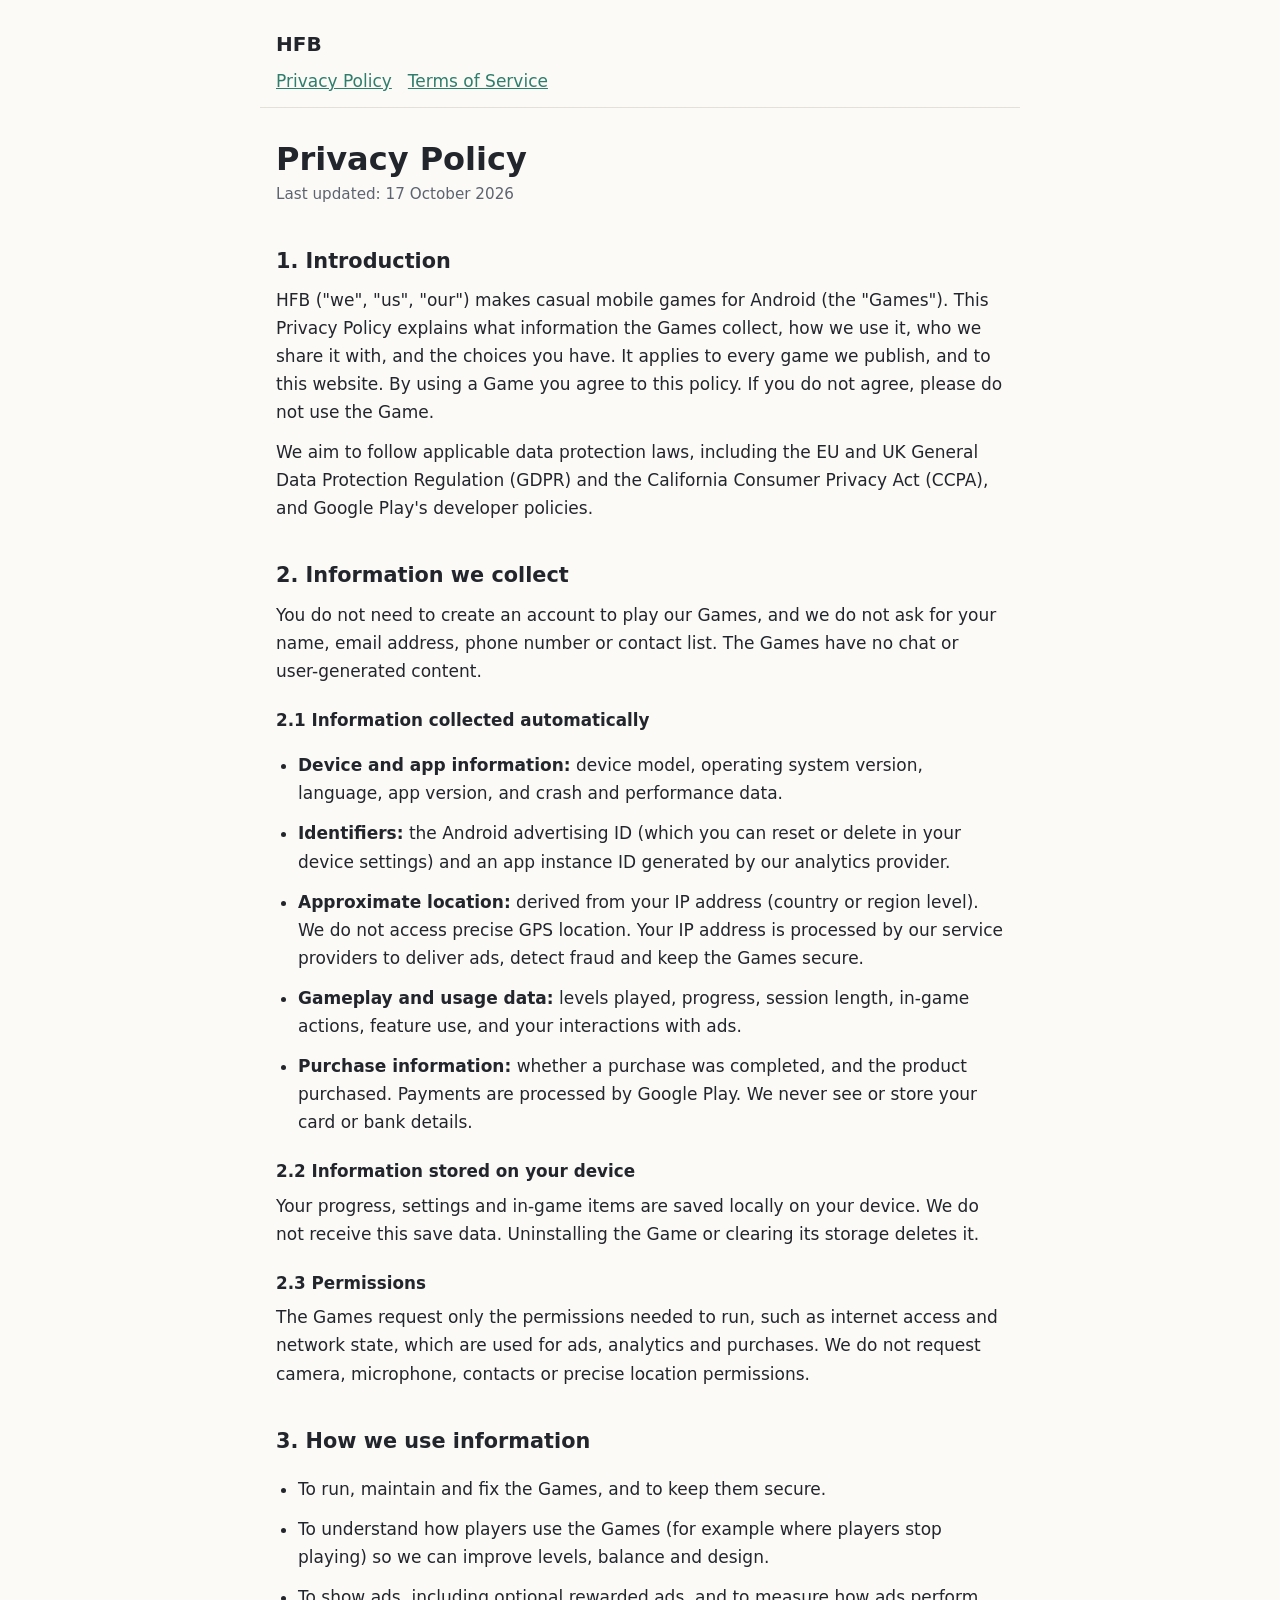
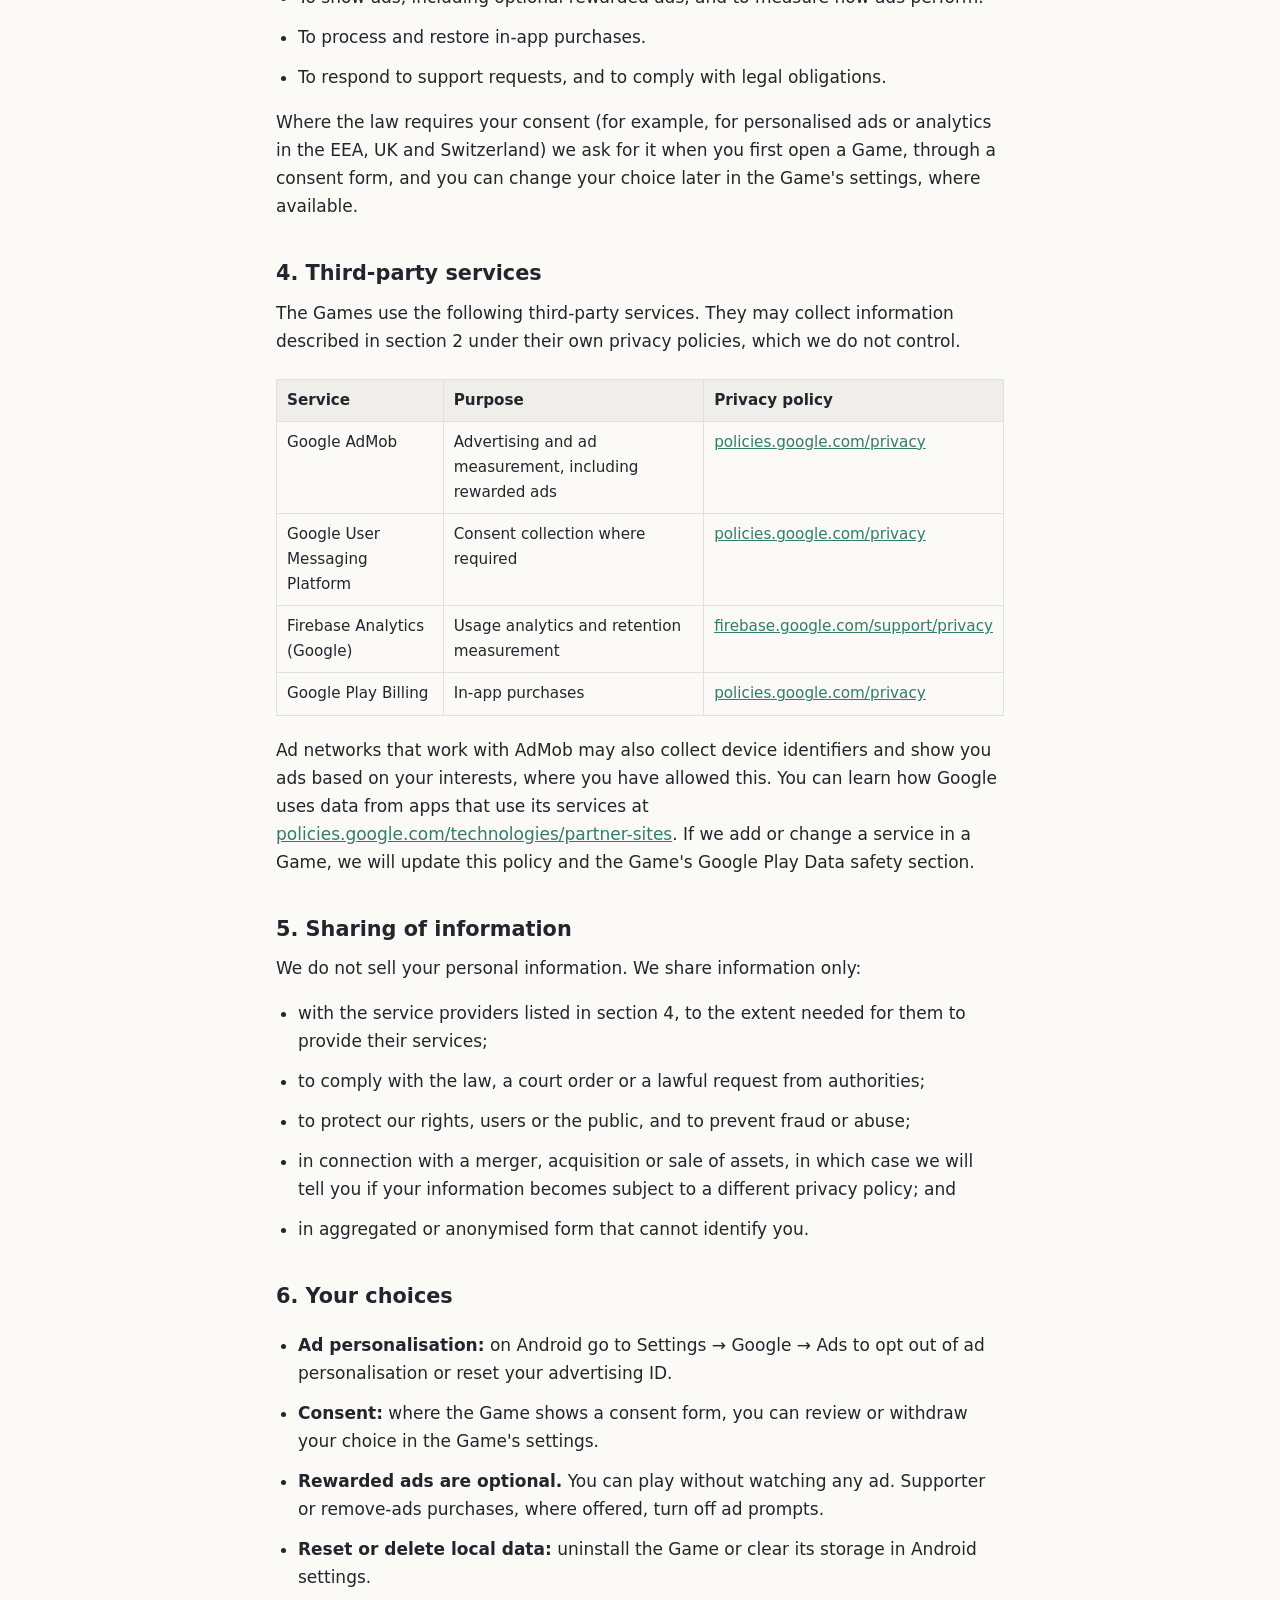
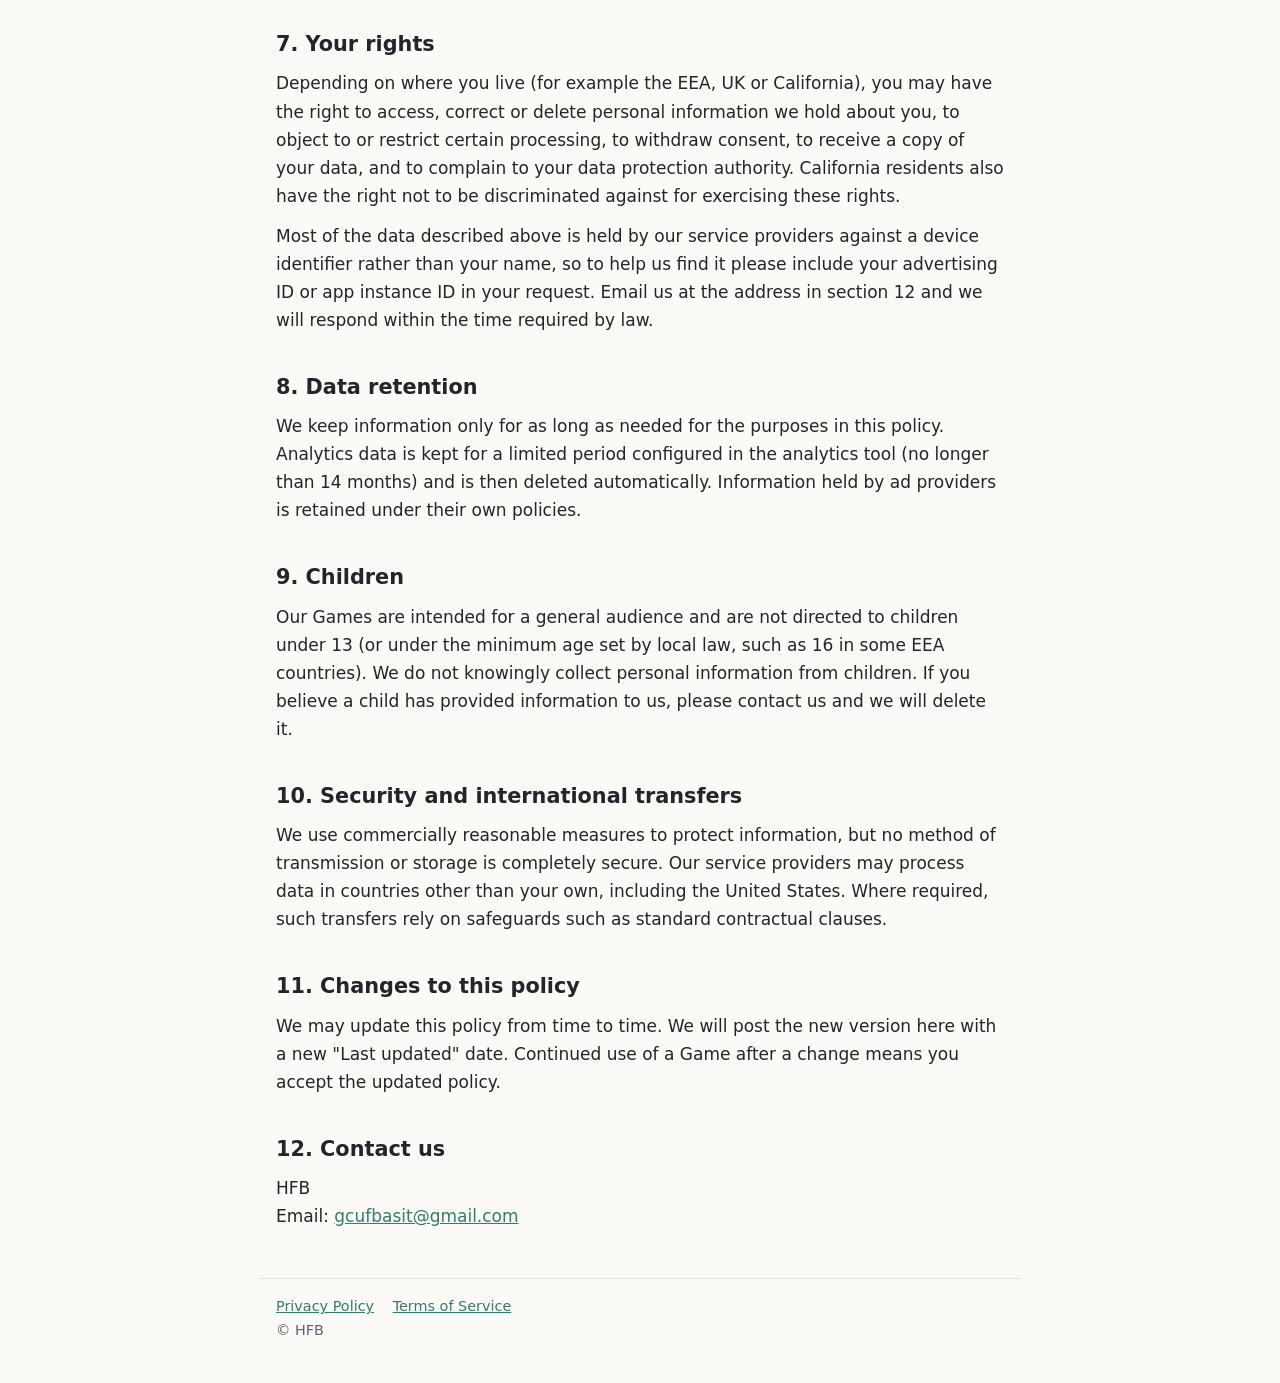
==== privacy-policy.html @ d07b56e6 "Add files via upload" ====
<!doctype html>
<html lang="en">
<head>
<meta charset="utf-8">
<meta name="viewport" content="width=device-width, initial-scale=1">
<title>Privacy Policy - HFB</title>
<meta name="description" content="How HFB collects, uses and protects information in its mobile games.">
<link rel="stylesheet" href="style.css">
</head>
<body>
<header>
  <a class="brand" href="index.html">HFB</a>
  <nav><a href="privacy-policy.html">Privacy Policy</a><a href="terms-of-service.html">Terms of Service</a></nav>
</header>
<main>
  <h1>Privacy Policy</h1>
  <p class="meta">Last updated: 17 October 2026</p>

  <h2>1. Introduction</h2>
  <p>HFB ("we", "us", "our") makes casual mobile games for Android (the "Games"). This Privacy Policy explains what information the Games collect, how we use it, who we share it with, and the choices you have. It applies to every game we publish, and to this website. By using a Game you agree to this policy. If you do not agree, please do not use the Game.</p>
  <p>We aim to follow applicable data protection laws, including the EU and UK General Data Protection Regulation (GDPR) and the California Consumer Privacy Act (CCPA), and Google Play's developer policies.</p>

  <h2>2. Information we collect</h2>
  <p>You do not need to create an account to play our Games, and we do not ask for your name, email address, phone number or contact list. The Games have no chat or user-generated content.</p>

  <h3>2.1 Information collected automatically</h3>
  <ul>
    <li><strong>Device and app information:</strong> device model, operating system version, language, app version, and crash and performance data.</li>
    <li><strong>Identifiers:</strong> the Android advertising ID (which you can reset or delete in your device settings) and an app instance ID generated by our analytics provider.</li>
    <li><strong>Approximate location:</strong> derived from your IP address (country or region level). We do not access precise GPS location. Your IP address is processed by our service providers to deliver ads, detect fraud and keep the Games secure.</li>
    <li><strong>Gameplay and usage data:</strong> levels played, progress, session length, in-game actions, feature use, and your interactions with ads.</li>
    <li><strong>Purchase information:</strong> whether a purchase was completed, and the product purchased. Payments are processed by Google Play. We never see or store your card or bank details.</li>
  </ul>

  <h3>2.2 Information stored on your device</h3>
  <p>Your progress, settings and in-game items are saved locally on your device. We do not receive this save data. Uninstalling the Game or clearing its storage deletes it.</p>

  <h3>2.3 Permissions</h3>
  <p>The Games request only the permissions needed to run, such as internet access and network state, which are used for ads, analytics and purchases. We do not request camera, microphone, contacts or precise location permissions.</p>

  <h2>3. How we use information</h2>
  <ul>
    <li>To run, maintain and fix the Games, and to keep them secure.</li>
    <li>To understand how players use the Games (for example where players stop playing) so we can improve levels, balance and design.</li>
    <li>To show ads, including optional rewarded ads, and to measure how ads perform.</li>
    <li>To process and restore in-app purchases.</li>
    <li>To respond to support requests, and to comply with legal obligations.</li>
  </ul>
  <p>Where the law requires your consent (for example, for personalised ads or analytics in the EEA, UK and Switzerland) we ask for it when you first open a Game, through a consent form, and you can change your choice later in the Game's settings, where available.</p>

  <h2>4. Third-party services</h2>
  <p>The Games use the following third-party services. They may collect information described in section 2 under their own privacy policies, which we do not control.</p>
  <div class="table-wrap">
  <table>
    <tr><th>Service</th><th>Purpose</th><th>Privacy policy</th></tr>
    <tr><td>Google AdMob</td><td>Advertising and ad measurement, including rewarded ads</td><td><a href="https://policies.google.com/privacy">policies.google.com/privacy</a></td></tr>
    <tr><td>Google User Messaging Platform</td><td>Consent collection where required</td><td><a href="https://policies.google.com/privacy">policies.google.com/privacy</a></td></tr>
    <tr><td>Firebase Analytics (Google)</td><td>Usage analytics and retention measurement</td><td><a href="https://firebase.google.com/support/privacy">firebase.google.com/support/privacy</a></td></tr>
    <tr><td>Google Play Billing</td><td>In-app purchases</td><td><a href="https://policies.google.com/privacy">policies.google.com/privacy</a></td></tr>
  </table>
  </div>
  <p>Ad networks that work with AdMob may also collect device identifiers and show you ads based on your interests, where you have allowed this. You can learn how Google uses data from apps that use its services at <a href="https://policies.google.com/technologies/partner-sites">policies.google.com/technologies/partner-sites</a>. If we add or change a service in a Game, we will update this policy and the Game's Google Play Data safety section.</p>

  <h2>5. Sharing of information</h2>
  <p>We do not sell your personal information. We share information only:</p>
  <ul>
    <li>with the service providers listed in section 4, to the extent needed for them to provide their services;</li>
    <li>to comply with the law, a court order or a lawful request from authorities;</li>
    <li>to protect our rights, users or the public, and to prevent fraud or abuse;</li>
    <li>in connection with a merger, acquisition or sale of assets, in which case we will tell you if your information becomes subject to a different privacy policy; and</li>
    <li>in aggregated or anonymised form that cannot identify you.</li>
  </ul>

  <h2>6. Your choices</h2>
  <ul>
    <li><strong>Ad personalisation:</strong> on Android go to Settings &rarr; Google &rarr; Ads to opt out of ad personalisation or reset your advertising ID.</li>
    <li><strong>Consent:</strong> where the Game shows a consent form, you can review or withdraw your choice in the Game's settings.</li>
    <li><strong>Rewarded ads are optional.</strong> You can play without watching any ad. Supporter or remove-ads purchases, where offered, turn off ad prompts.</li>
    <li><strong>Reset or delete local data:</strong> uninstall the Game or clear its storage in Android settings.</li>
  </ul>

  <h2>7. Your rights</h2>
  <p>Depending on where you live (for example the EEA, UK or California), you may have the right to access, correct or delete personal information we hold about you, to object to or restrict certain processing, to withdraw consent, to receive a copy of your data, and to complain to your data protection authority. California residents also have the right not to be discriminated against for exercising these rights.</p>
  <p>Most of the data described above is held by our service providers against a device identifier rather than your name, so to help us find it please include your advertising ID or app instance ID in your request. Email us at the address in section 12 and we will respond within the time required by law.</p>

  <h2>8. Data retention</h2>
  <p>We keep information only for as long as needed for the purposes in this policy. Analytics data is kept for a limited period configured in the analytics tool (no longer than 14 months) and is then deleted automatically. Information held by ad providers is retained under their own policies.</p>

  <h2>9. Children</h2>
  <p>Our Games are intended for a general audience and are not directed to children under 13 (or under the minimum age set by local law, such as 16 in some EEA countries). We do not knowingly collect personal information from children. If you believe a child has provided information to us, please contact us and we will delete it.</p>

  <h2>10. Security and international transfers</h2>
  <p>We use commercially reasonable measures to protect information, but no method of transmission or storage is completely secure. Our service providers may process data in countries other than your own, including the United States. Where required, such transfers rely on safeguards such as standard contractual clauses.</p>

  <h2>11. Changes to this policy</h2>
  <p>We may update this policy from time to time. We will post the new version here with a new "Last updated" date. Continued use of a Game after a change means you accept the updated policy.</p>

  <h2>12. Contact us</h2>
  <p>HFB<br>Email: <a href="mailto:gcufbasit@gmail.com">gcufbasit@gmail.com</a></p>
</main>
<footer>
  <a href="privacy-policy.html">Privacy Policy</a>
  <a href="terms-of-service.html">Terms of Service</a>
  <div>&copy; HFB</div>
</footer>
</body>
</html>
---- style.css ----
:root {
  --bg: #fbfaf7;
  --text: #22252b;
  --muted: #5d6470;
  --accent: #2f7d6b;
  --rule: #e3e0d8;
}
@media (prefers-color-scheme: dark) {
  :root {
    --bg: #15181c;
    --text: #e6e8eb;
    --muted: #9aa3ad;
    --accent: #6cc5ae;
    --rule: #2a2f36;
  }
}
* { box-sizing: border-box; }
body {
  margin: 0;
  background: var(--bg);
  color: var(--text);
  font: 17px/1.65 system-ui, -apple-system, "Segoe UI", Roboto, sans-serif;
}
header, main, footer { max-width: 760px; margin: 0 auto; padding: 0 16px; }
header { padding-top: 28px; padding-bottom: 12px; border-bottom: 1px solid var(--rule); }
header a.brand { font-weight: 700; font-size: 1.25rem; color: var(--text); text-decoration: none; }
header nav { margin-top: 6px; }
header nav a { margin-right: 16px; color: var(--accent); }
h1 { font-size: 2rem; line-height: 1.2; margin: 32px 0 4px; }
h2 { font-size: 1.3rem; margin: 36px 0 8px; }
h3 { font-size: 1.05rem; margin: 22px 0 6px; }
p, li { margin: 0 0 12px; }
ul { padding-left: 22px; }
a { color: var(--accent); }
.meta { color: var(--muted); font-size: 0.95rem; margin-bottom: 24px; }
table { border-collapse: collapse; width: 100%; font-size: 0.95rem; margin: 12px 0 20px; }
th, td { text-align: left; vertical-align: top; padding: 8px 10px; border: 1px solid var(--rule); }
th { background: rgba(127, 127, 127, 0.1); }
.table-wrap { overflow-x: auto; }
footer { margin-top: 48px; padding-top: 16px; padding-bottom: 40px; border-top: 1px solid var(--rule); color: var(--muted); font-size: 0.9rem; }
footer a { margin-right: 14px; }
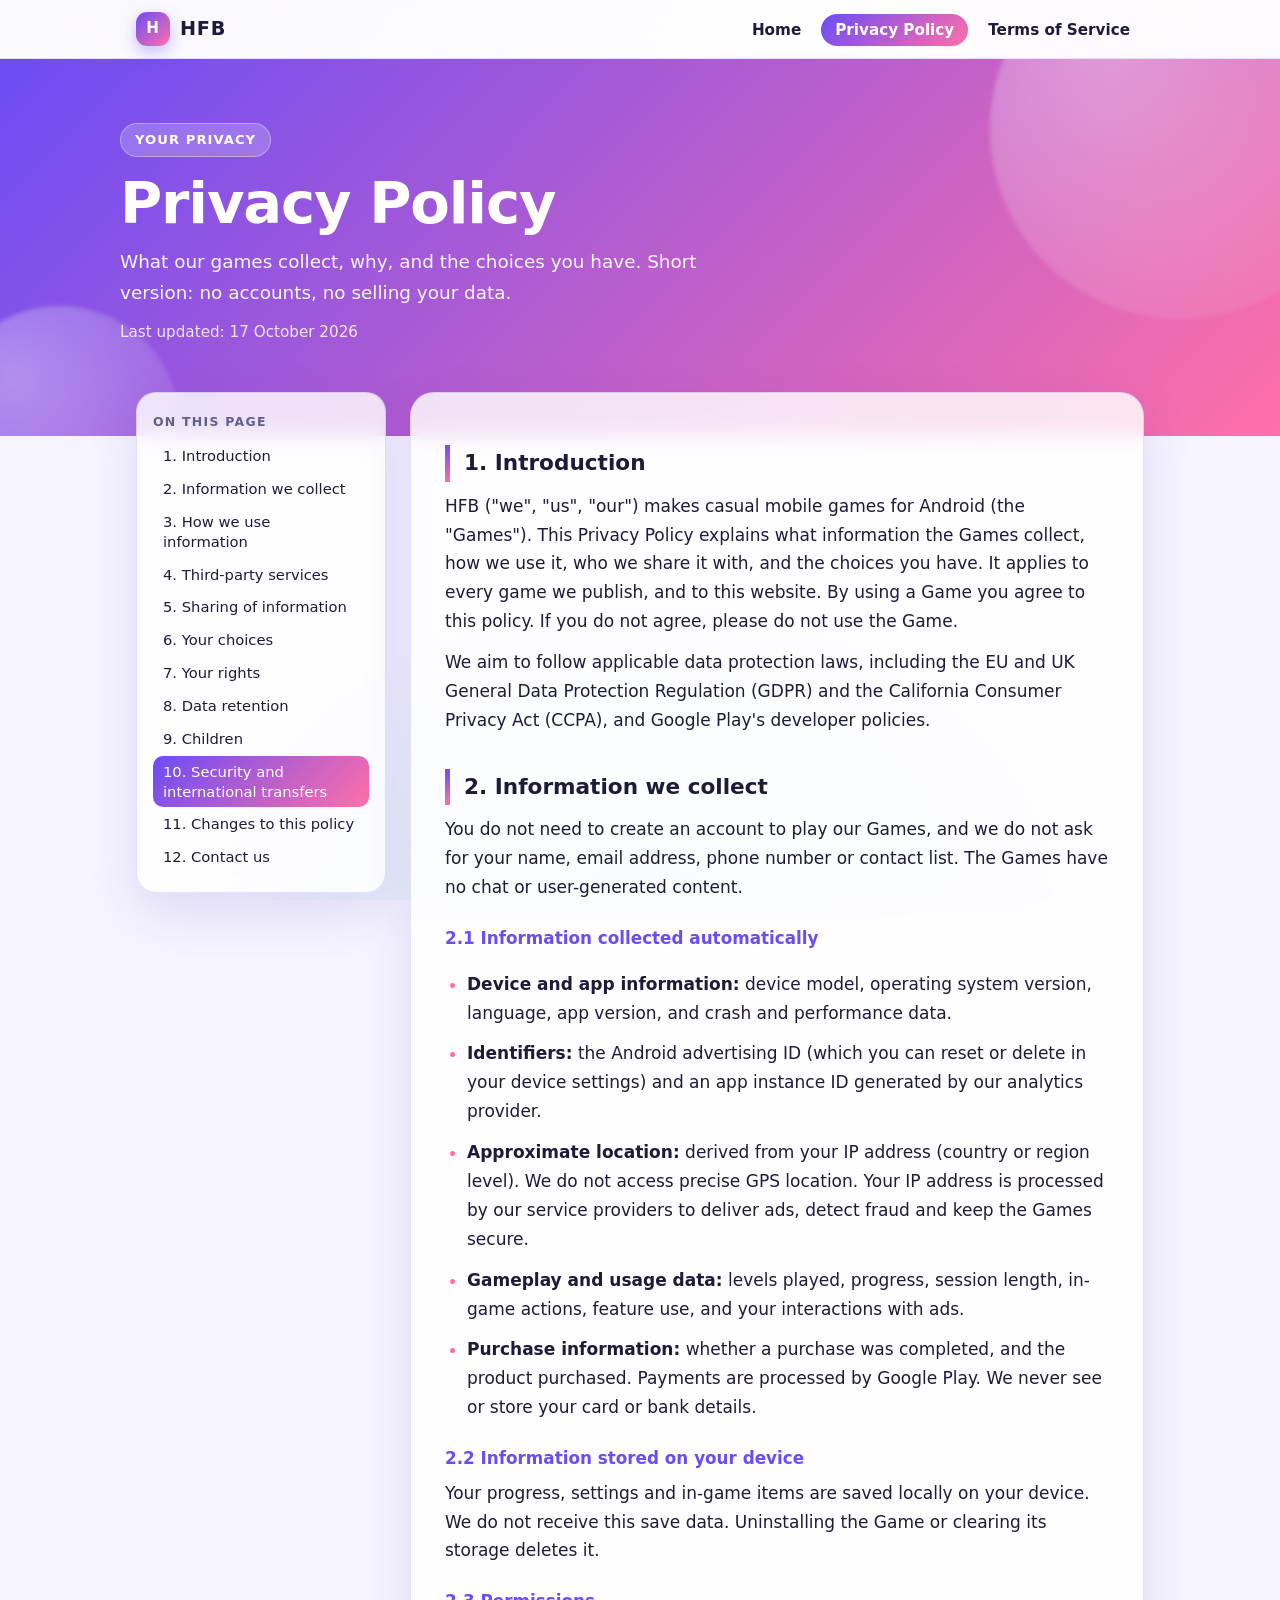
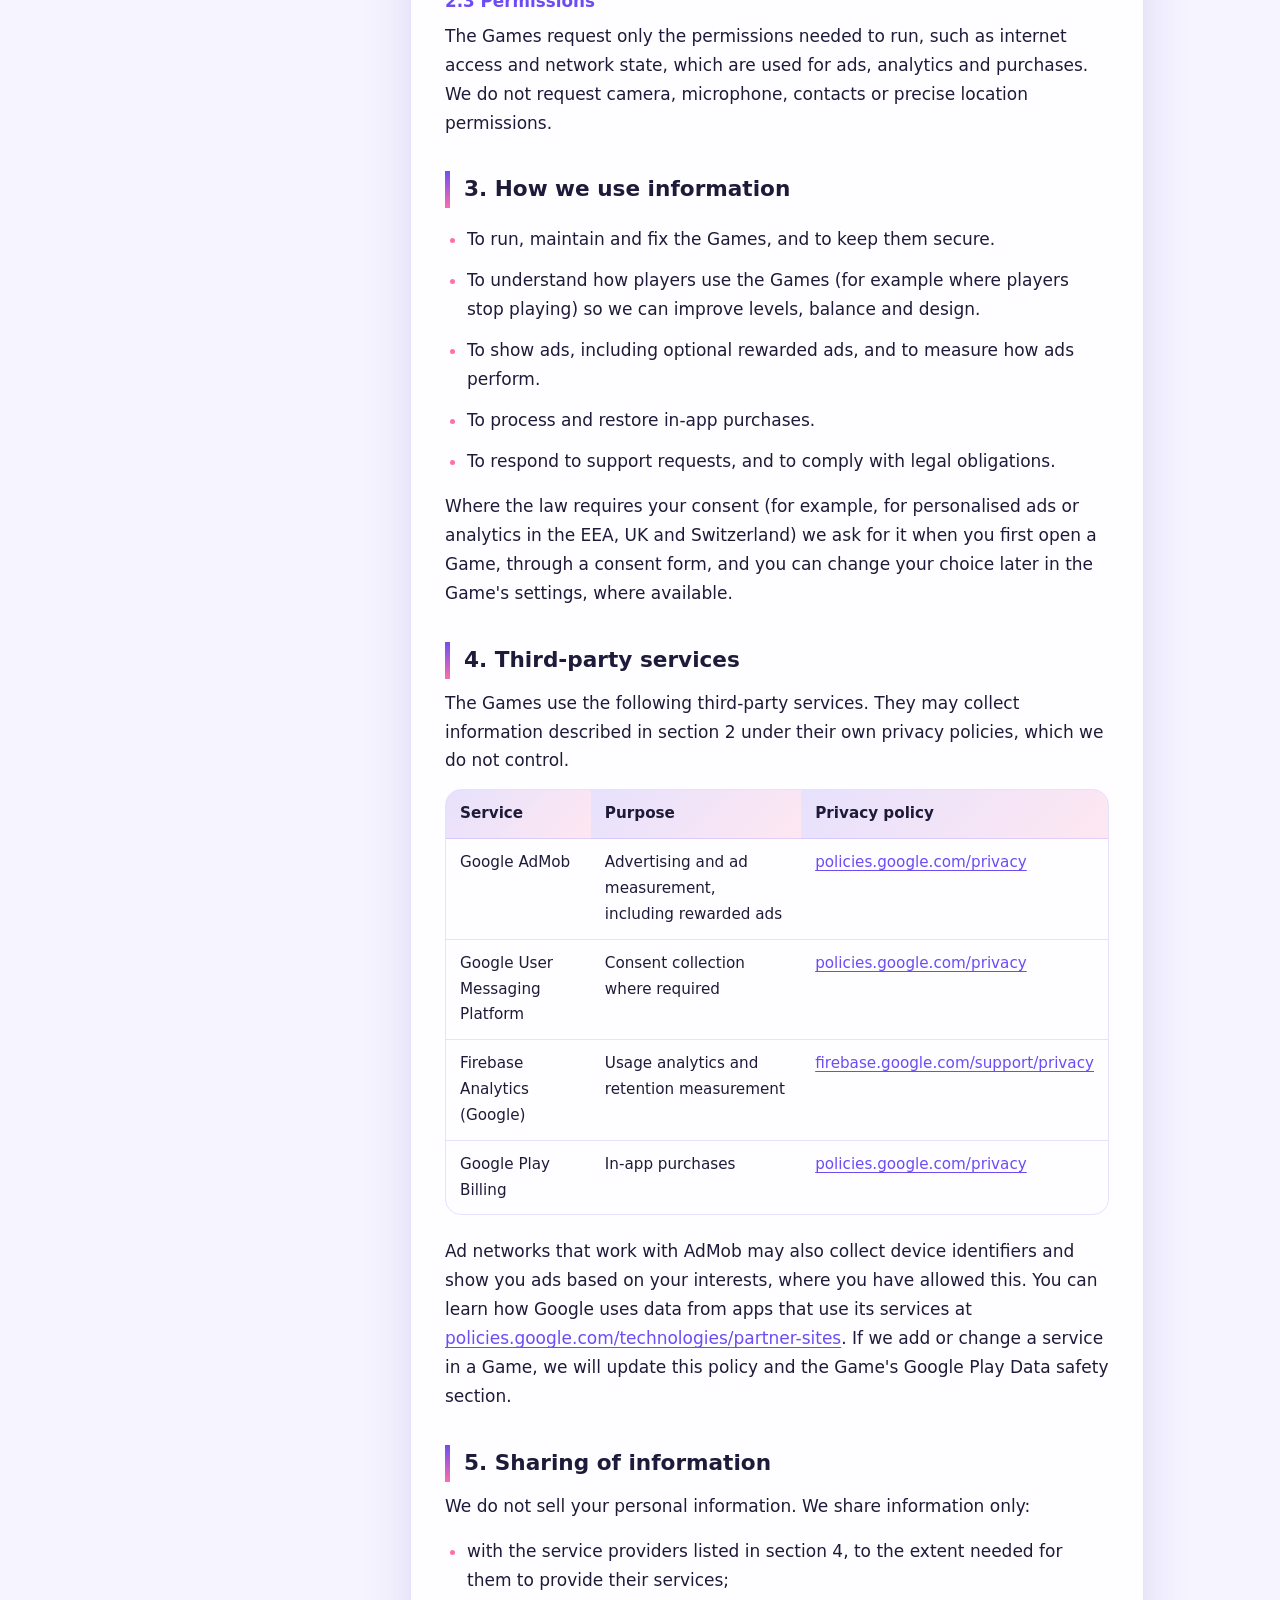
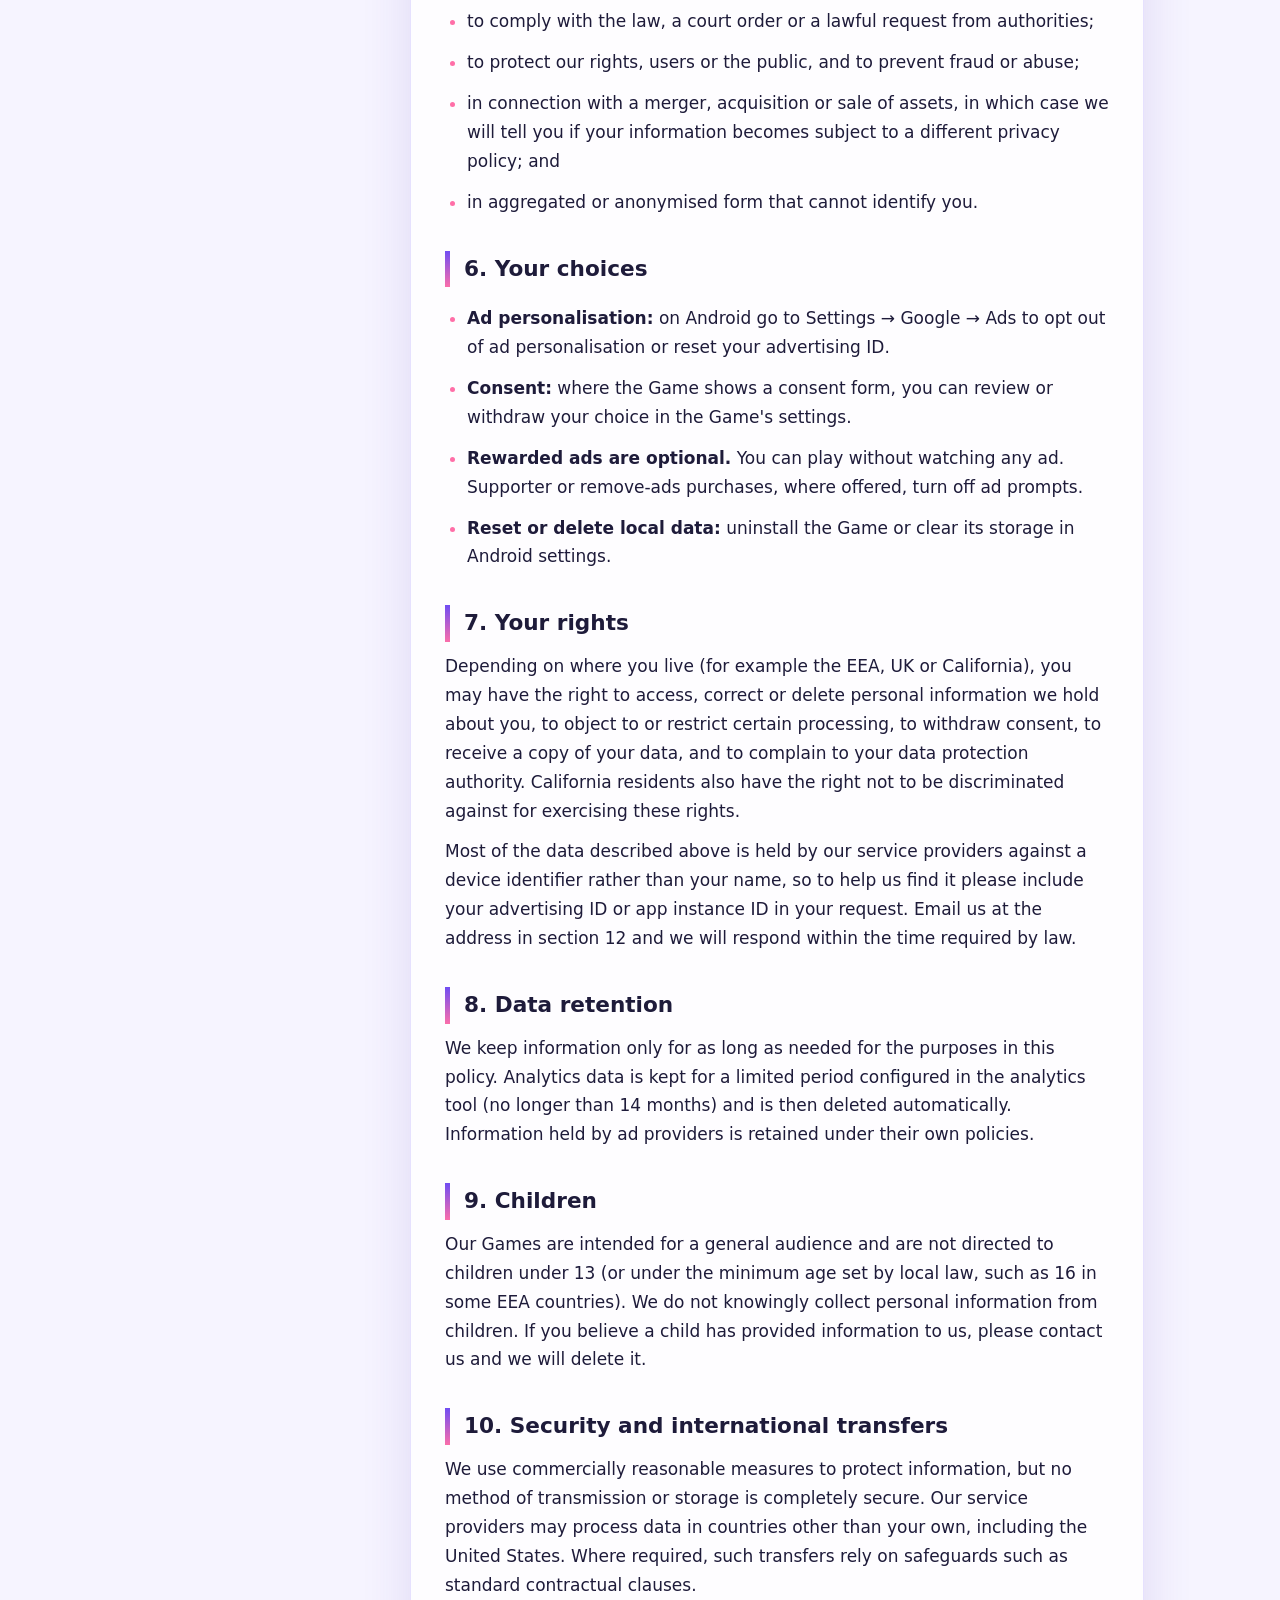
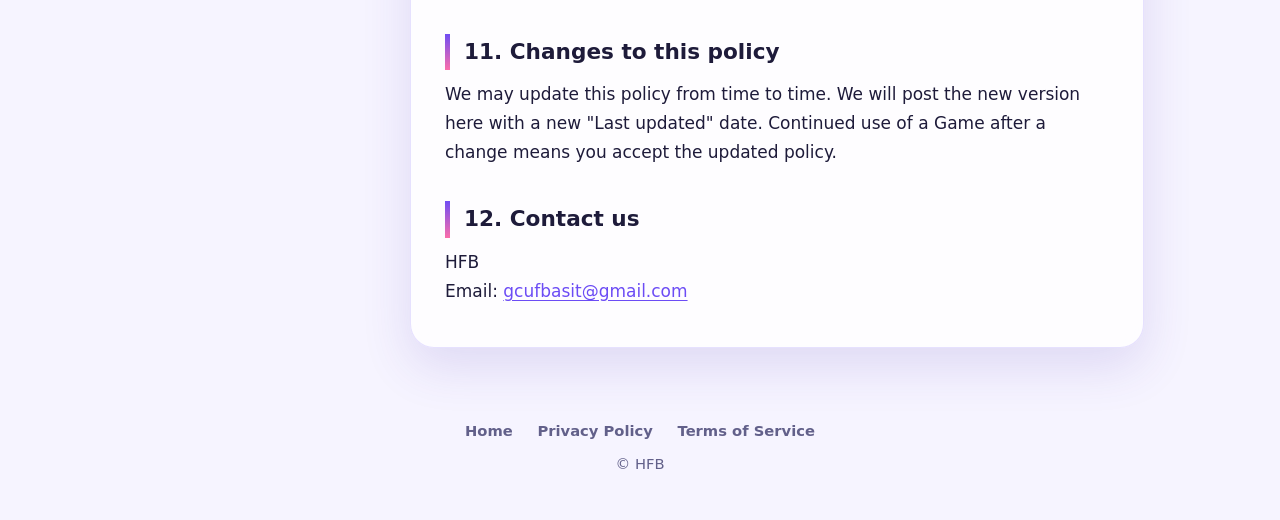
==== commit 8188b833: "Add files via upload" ====
--- a/privacy-policy.html
+++ b/privacy-policy.html
@@ -8,13 +8,19 @@
 <link rel="stylesheet" href="style.css">
 </head>
 <body>
-<header>
-  <a class="brand" href="index.html">HFB</a>
-  <nav><a href="privacy-policy.html">Privacy Policy</a><a href="terms-of-service.html">Terms of Service</a></nav>
-</header>
-<main>
+<div class="topbar"><div class="topbar-inner">
+  <a class="brand" href="index.html"><span class="logo">H</span>HFB</a>
+  <nav><a href="index.html">Home</a><a class="active" href="privacy-policy.html">Privacy Policy</a><a href="terms-of-service.html">Terms of Service</a></nav>
+</div></div>
+<section class="hero"><div class="hero-inner">
+  <span class="eyebrow">Your privacy</span>
   <h1>Privacy Policy</h1>
+  <p>What our games collect, why, and the choices you have. Short version: no accounts, no selling your data.</p>
   <p class="meta">Last updated: 17 October 2026</p>
+</div></section>
+<div class="wrap"><div class="doc-grid">
+<aside class="toc"><h4>On this page</h4><div id="toc-links"></div></aside>
+<main class="card" id="doc">
 
   <h2>1. Introduction</h2>
   <p>HFB ("we", "us", "our") makes casual mobile games for Android (the "Games"). This Privacy Policy explains what information the Games collect, how we use it, who we share it with, and the choices you have. It applies to every game we publish, and to this website. By using a Game you agree to this policy. If you do not agree, please do not use the Game.</p>
@@ -98,10 +104,13 @@
   <h2>12. Contact us</h2>
   <p>HFB<br>Email: <a href="mailto:gcufbasit@gmail.com">gcufbasit@gmail.com</a></p>
 </main>
-<footer>
+</div></div>
+<footer class="site-footer">
+  <a href="index.html">Home</a>
   <a href="privacy-policy.html">Privacy Policy</a>
   <a href="terms-of-service.html">Terms of Service</a>
-  <div>&copy; HFB</div>
+  <div style="margin-top:8px">&copy; HFB</div>
 </footer>
+<script src="script.js"></script>
 </body>
 </html>
--- a/style.css
+++ b/style.css
@@ -1,41 +1,174 @@
 :root {
-  --bg: #fbfaf7;
-  --text: #22252b;
-  --muted: #5d6470;
-  --accent: #2f7d6b;
-  --rule: #e3e0d8;
+  --bg: #f6f4ff;
+  --surface: rgba(255, 255, 255, 0.82);
+  --text: #1e1b3a;
+  --muted: #62608a;
+  --accent: #6c4cf5;
+  --accent2: #ff6fa8;
+  --accent3: #19c3a6;
+  --rule: rgba(108, 76, 245, 0.16);
+  --shadow: 0 18px 50px rgba(76, 52, 180, 0.14);
+  --hero-from: #6c4cf5;
+  --hero-to: #ff6fa8;
 }
 @media (prefers-color-scheme: dark) {
   :root {
-    --bg: #15181c;
-    --text: #e6e8eb;
-    --muted: #9aa3ad;
-    --accent: #6cc5ae;
-    --rule: #2a2f36;
+    --bg: #100e24;
+    --surface: rgba(30, 27, 62, 0.82);
+    --text: #ecebff;
+    --muted: #a8a6d4;
+    --accent: #a48cff;
+    --accent2: #ff8fbf;
+    --accent3: #4fe0c4;
+    --rule: rgba(164, 140, 255, 0.2);
+    --shadow: 0 18px 50px rgba(0, 0, 0, 0.45);
+    --hero-from: #4b2fd0;
+    --hero-to: #c93a7e;
   }
 }
 * { box-sizing: border-box; }
+html { scroll-behavior: smooth; }
 body {
   margin: 0;
-  background: var(--bg);
+  background:
+    radial-gradient(900px 500px at 12% -5%, rgba(108, 76, 245, 0.18), transparent 60%),
+    radial-gradient(800px 500px at 100% 8%, rgba(255, 111, 168, 0.16), transparent 60%),
+    radial-gradient(700px 500px at 50% 100%, rgba(25, 195, 166, 0.12), transparent 60%),
+    var(--bg);
+  background-attachment: fixed;
   color: var(--text);
-  font: 17px/1.65 system-ui, -apple-system, "Segoe UI", Roboto, sans-serif;
+  font: 17px/1.7 system-ui, -apple-system, "Segoe UI", Roboto, sans-serif;
+  -webkit-font-smoothing: antialiased;
 }
-header, main, footer { max-width: 760px; margin: 0 auto; padding: 0 16px; }
-header { padding-top: 28px; padding-bottom: 12px; border-bottom: 1px solid var(--rule); }
-header a.brand { font-weight: 700; font-size: 1.25rem; color: var(--text); text-decoration: none; }
-header nav { margin-top: 6px; }
-header nav a { margin-right: 16px; color: var(--accent); }
-h1 { font-size: 2rem; line-height: 1.2; margin: 32px 0 4px; }
-h2 { font-size: 1.3rem; margin: 36px 0 8px; }
-h3 { font-size: 1.05rem; margin: 22px 0 6px; }
-p, li { margin: 0 0 12px; }
-ul { padding-left: 22px; }
-a { color: var(--accent); }
-.meta { color: var(--muted); font-size: 0.95rem; margin-bottom: 24px; }
-table { border-collapse: collapse; width: 100%; font-size: 0.95rem; margin: 12px 0 20px; }
-th, td { text-align: left; vertical-align: top; padding: 8px 10px; border: 1px solid var(--rule); }
-th { background: rgba(127, 127, 127, 0.1); }
-.table-wrap { overflow-x: auto; }
-footer { margin-top: 48px; padding-top: 16px; padding-bottom: 40px; border-top: 1px solid var(--rule); color: var(--muted); font-size: 0.9rem; }
-footer a { margin-right: 14px; }
+a { color: var(--accent); text-underline-offset: 3px; }
+
+/* top bar */
+.topbar {
+  position: sticky; top: 0; z-index: 10;
+  backdrop-filter: blur(14px); -webkit-backdrop-filter: blur(14px);
+  background: var(--surface);
+  border-bottom: 1px solid var(--rule);
+}
+.topbar-inner {
+  max-width: 1040px; margin: 0 auto; padding: 12px 16px;
+  display: flex; align-items: center; justify-content: space-between; gap: 12px; flex-wrap: wrap;
+}
+.brand {
+  display: inline-flex; align-items: center; gap: 10px;
+  font-weight: 800; font-size: 1.2rem; letter-spacing: 0.04em;
+  color: var(--text); text-decoration: none;
+}
+.logo {
+  width: 34px; height: 34px; border-radius: 11px;
+  background: linear-gradient(135deg, var(--accent), var(--accent2));
+  display: grid; place-items: center; color: #fff; font-size: 0.95rem; font-weight: 800;
+  box-shadow: 0 6px 16px rgba(108, 76, 245, 0.35);
+}
+.topbar nav a {
+  margin-left: 6px; padding: 7px 14px; border-radius: 999px;
+  color: var(--text); text-decoration: none; font-size: 0.95rem; font-weight: 600;
+}
+.topbar nav a:hover, .topbar nav a.active { background: linear-gradient(135deg, var(--accent), var(--accent2)); color: #fff; }
+
+/* hero */
+.hero {
+  position: relative; overflow: hidden;
+  background: linear-gradient(135deg, var(--hero-from), var(--hero-to));
+  color: #fff;
+  padding: 64px 16px 84px;
+}
+.hero::before, .hero::after {
+  content: ""; position: absolute; border-radius: 50%; filter: blur(2px); opacity: 0.35;
+  background: radial-gradient(circle at 30% 30%, #fff, rgba(255, 255, 255, 0));
+}
+.hero::before { width: 380px; height: 380px; right: -90px; top: -120px; animation: float 9s ease-in-out infinite; }
+.hero::after { width: 240px; height: 240px; left: -60px; bottom: -110px; animation: float 11s ease-in-out infinite reverse; }
+@keyframes float { 0%, 100% { transform: translateY(0); } 50% { transform: translateY(22px); } }
+.hero-inner { position: relative; z-index: 1; max-width: 1040px; margin: 0 auto; }
+.eyebrow {
+  display: inline-block; padding: 5px 14px; border-radius: 999px;
+  background: rgba(255, 255, 255, 0.2); border: 1px solid rgba(255, 255, 255, 0.35);
+  font-size: 0.82rem; font-weight: 700; letter-spacing: 0.08em; text-transform: uppercase;
+}
+.hero h1 { font-size: clamp(2.2rem, 6vw, 3.6rem); line-height: 1.08; margin: 16px 0 10px; letter-spacing: -0.02em; }
+.hero p { font-size: 1.15rem; max-width: 620px; margin: 0 0 6px; opacity: 0.95; }
+.hero .meta { font-size: 0.95rem; opacity: 0.85; margin-top: 12px; }
+
+/* layout */
+.wrap { max-width: 1040px; margin: -44px auto 0; padding: 0 16px; position: relative; z-index: 2; }
+.doc-grid { display: grid; grid-template-columns: 250px minmax(0, 1fr); gap: 24px; align-items: start; }
+.toc {
+  position: sticky; top: 84px;
+  background: var(--surface); border: 1px solid var(--rule); border-radius: 20px;
+  padding: 18px 16px; box-shadow: var(--shadow);
+  backdrop-filter: blur(10px); -webkit-backdrop-filter: blur(10px);
+  max-height: calc(100vh - 110px); overflow: auto;
+}
+.toc h4 { margin: 0 0 8px; font-size: 0.78rem; letter-spacing: 0.1em; text-transform: uppercase; color: var(--muted); }
+.toc a {
+  display: block; padding: 6px 10px; border-radius: 10px; margin: 1px 0;
+  color: var(--text); text-decoration: none; font-size: 0.92rem; line-height: 1.35;
+}
+.toc a:hover { background: rgba(108, 76, 245, 0.1); }
+.toc a.on { background: linear-gradient(135deg, var(--accent), var(--accent2)); color: #fff; }
+.card {
+  background: var(--surface); border: 1px solid var(--rule); border-radius: 24px;
+  padding: 18px 34px 30px; box-shadow: var(--shadow);
+  backdrop-filter: blur(10px); -webkit-backdrop-filter: blur(10px);
+}
+.card h2 {
+  font-size: 1.35rem; margin: 34px 0 10px; padding-left: 14px;
+  border-left: 5px solid; border-image: linear-gradient(180deg, var(--accent), var(--accent2)) 1;
+  scroll-margin-top: 90px;
+}
+.card h3 { font-size: 1.05rem; margin: 22px 0 6px; color: var(--accent); }
+.card p, .card li { margin: 0 0 12px; }
+.card ul { padding-left: 22px; }
+.card li::marker { color: var(--accent2); }
+.table-wrap { overflow-x: auto; border-radius: 16px; border: 1px solid var(--rule); margin: 14px 0 22px; }
+table { border-collapse: collapse; width: 100%; font-size: 0.95rem; }
+th, td { text-align: left; vertical-align: top; padding: 11px 14px; border-bottom: 1px solid var(--rule); }
+th { background: linear-gradient(135deg, rgba(108, 76, 245, 0.16), rgba(255, 111, 168, 0.16)); font-weight: 700; }
+tr:last-child td { border-bottom: 0; }
+
+/* home page */
+.cards { display: grid; grid-template-columns: repeat(auto-fit, minmax(260px, 1fr)); gap: 20px; }
+.tile {
+  display: block; text-decoration: none; color: var(--text);
+  background: var(--surface); border: 1px solid var(--rule); border-radius: 24px;
+  padding: 28px; box-shadow: var(--shadow);
+  transition: transform 0.2s ease, box-shadow 0.2s ease;
+}
+.tile:hover { transform: translateY(-5px); box-shadow: 0 26px 60px rgba(76, 52, 180, 0.24); }
+.tile .ico {
+  width: 54px; height: 54px; border-radius: 16px; display: grid; place-items: center;
+  font-size: 1.6rem; color: #fff; margin-bottom: 14px;
+  background: linear-gradient(135deg, var(--accent), var(--accent2));
+}
+.tile.alt .ico { background: linear-gradient(135deg, var(--accent3), var(--accent)); }
+.tile h3 { margin: 0 0 6px; font-size: 1.25rem; }
+.tile p { margin: 0 0 10px; color: var(--muted); font-size: 0.98rem; }
+.tile .go { color: var(--accent); font-weight: 700; }
+.contact {
+  margin-top: 24px; text-align: center;
+  background: var(--surface); border: 1px solid var(--rule); border-radius: 24px;
+  padding: 24px; box-shadow: var(--shadow);
+}
+
+/* footer */
+.site-footer { max-width: 1040px; margin: 48px auto 0; padding: 22px 16px 44px; color: var(--muted); font-size: 0.92rem; text-align: center; }
+.site-footer a { margin: 0 10px; color: var(--muted); text-decoration: none; font-weight: 600; }
+.site-footer a:hover { color: var(--accent); }
+
+@media (max-width: 860px) {
+  .doc-grid { grid-template-columns: 1fr; }
+  .toc { display: none; }
+  .card { padding: 6px 20px 24px; border-radius: 20px; }
+  .hero { padding: 44px 16px 70px; }
+  .topbar nav a { padding: 6px 10px; margin-left: 0; }
+}
+@media (prefers-reduced-motion: reduce) {
+  .hero::before, .hero::after { animation: none; }
+  html { scroll-behavior: auto; }
+  .tile { transition: none; }
+}
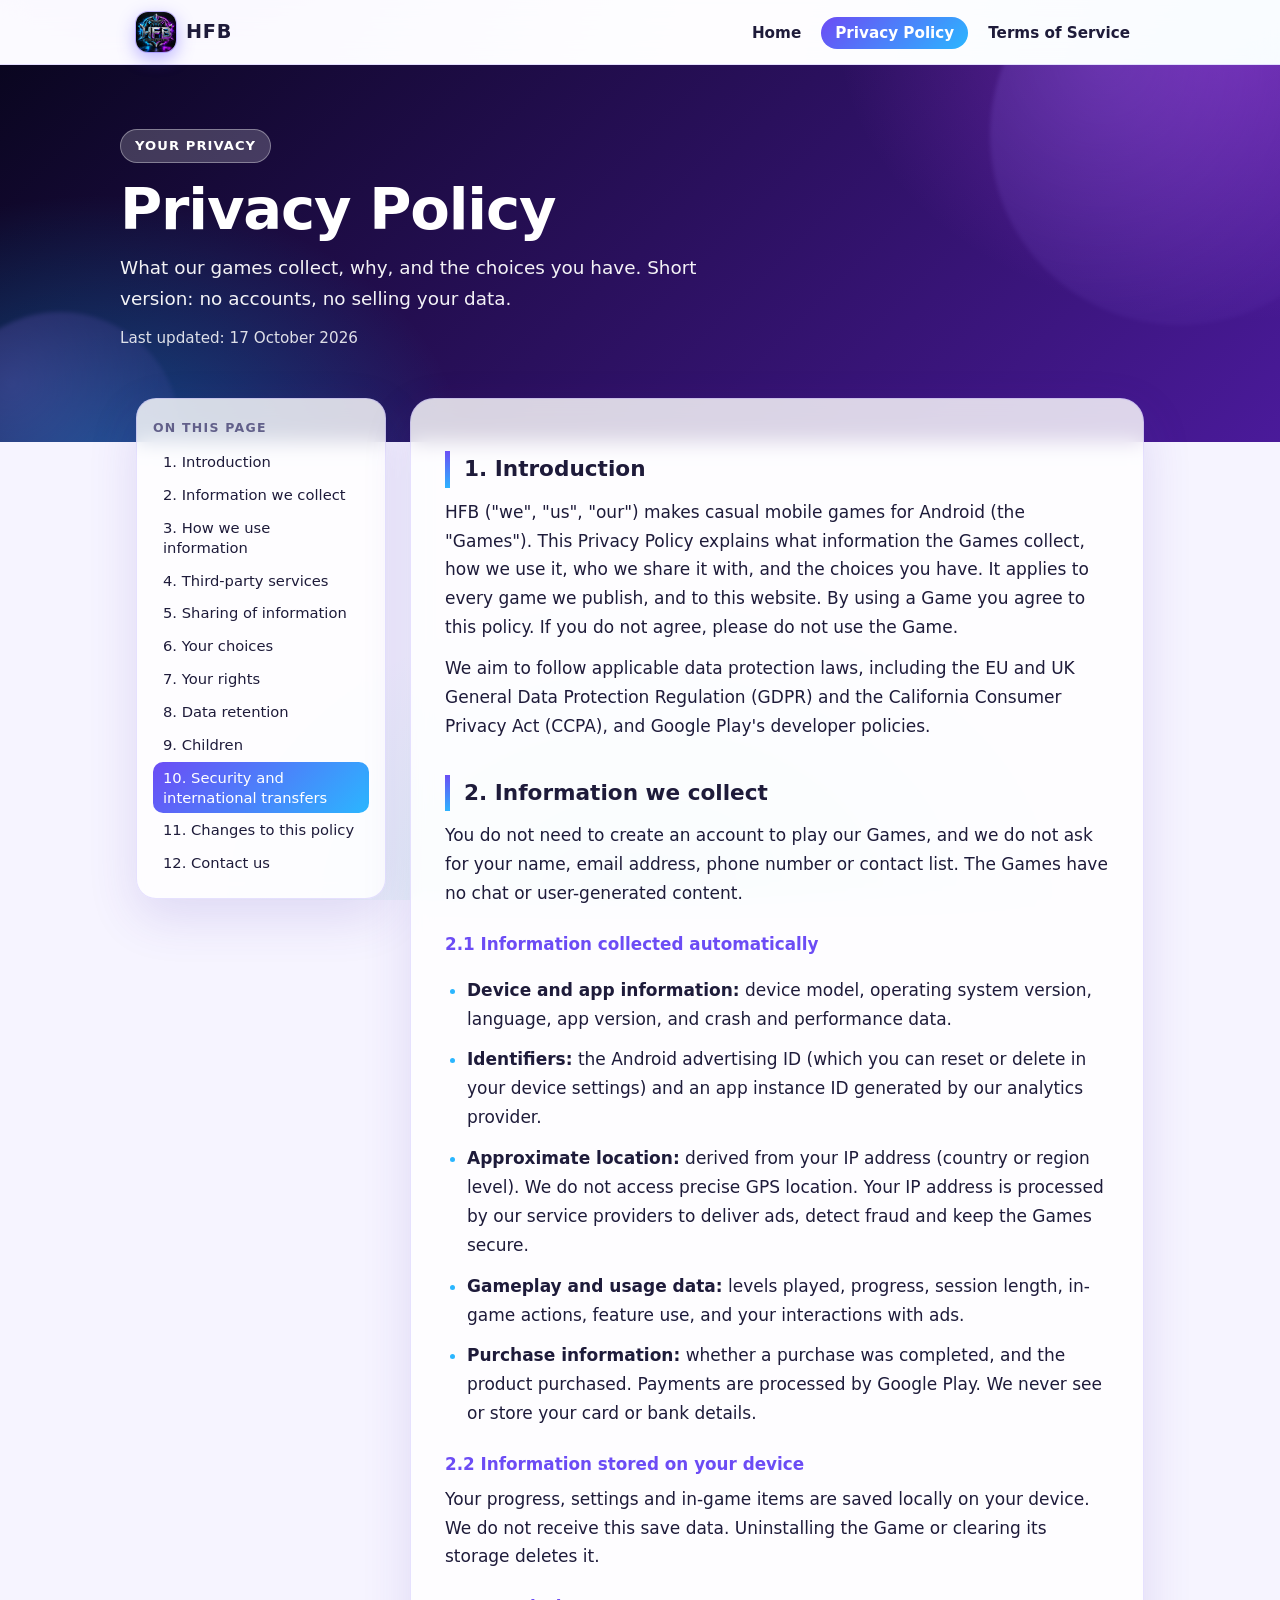
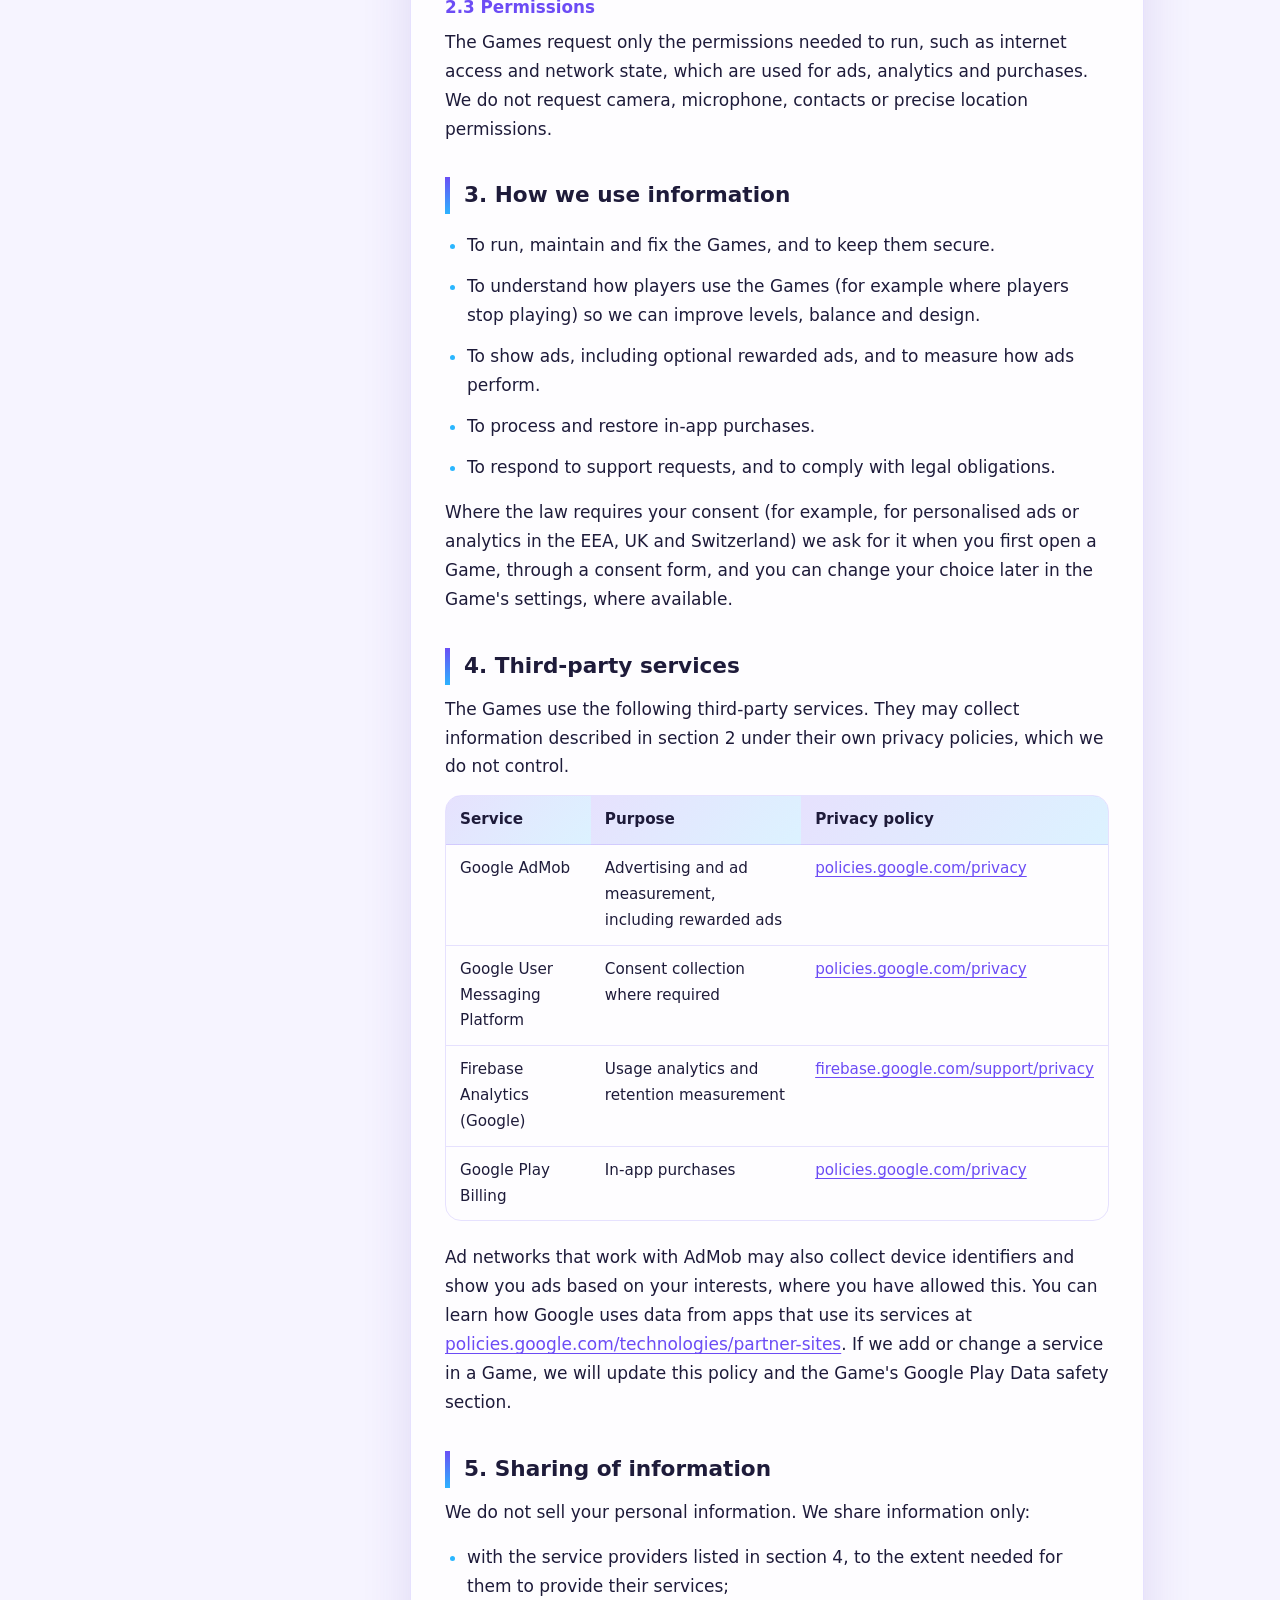
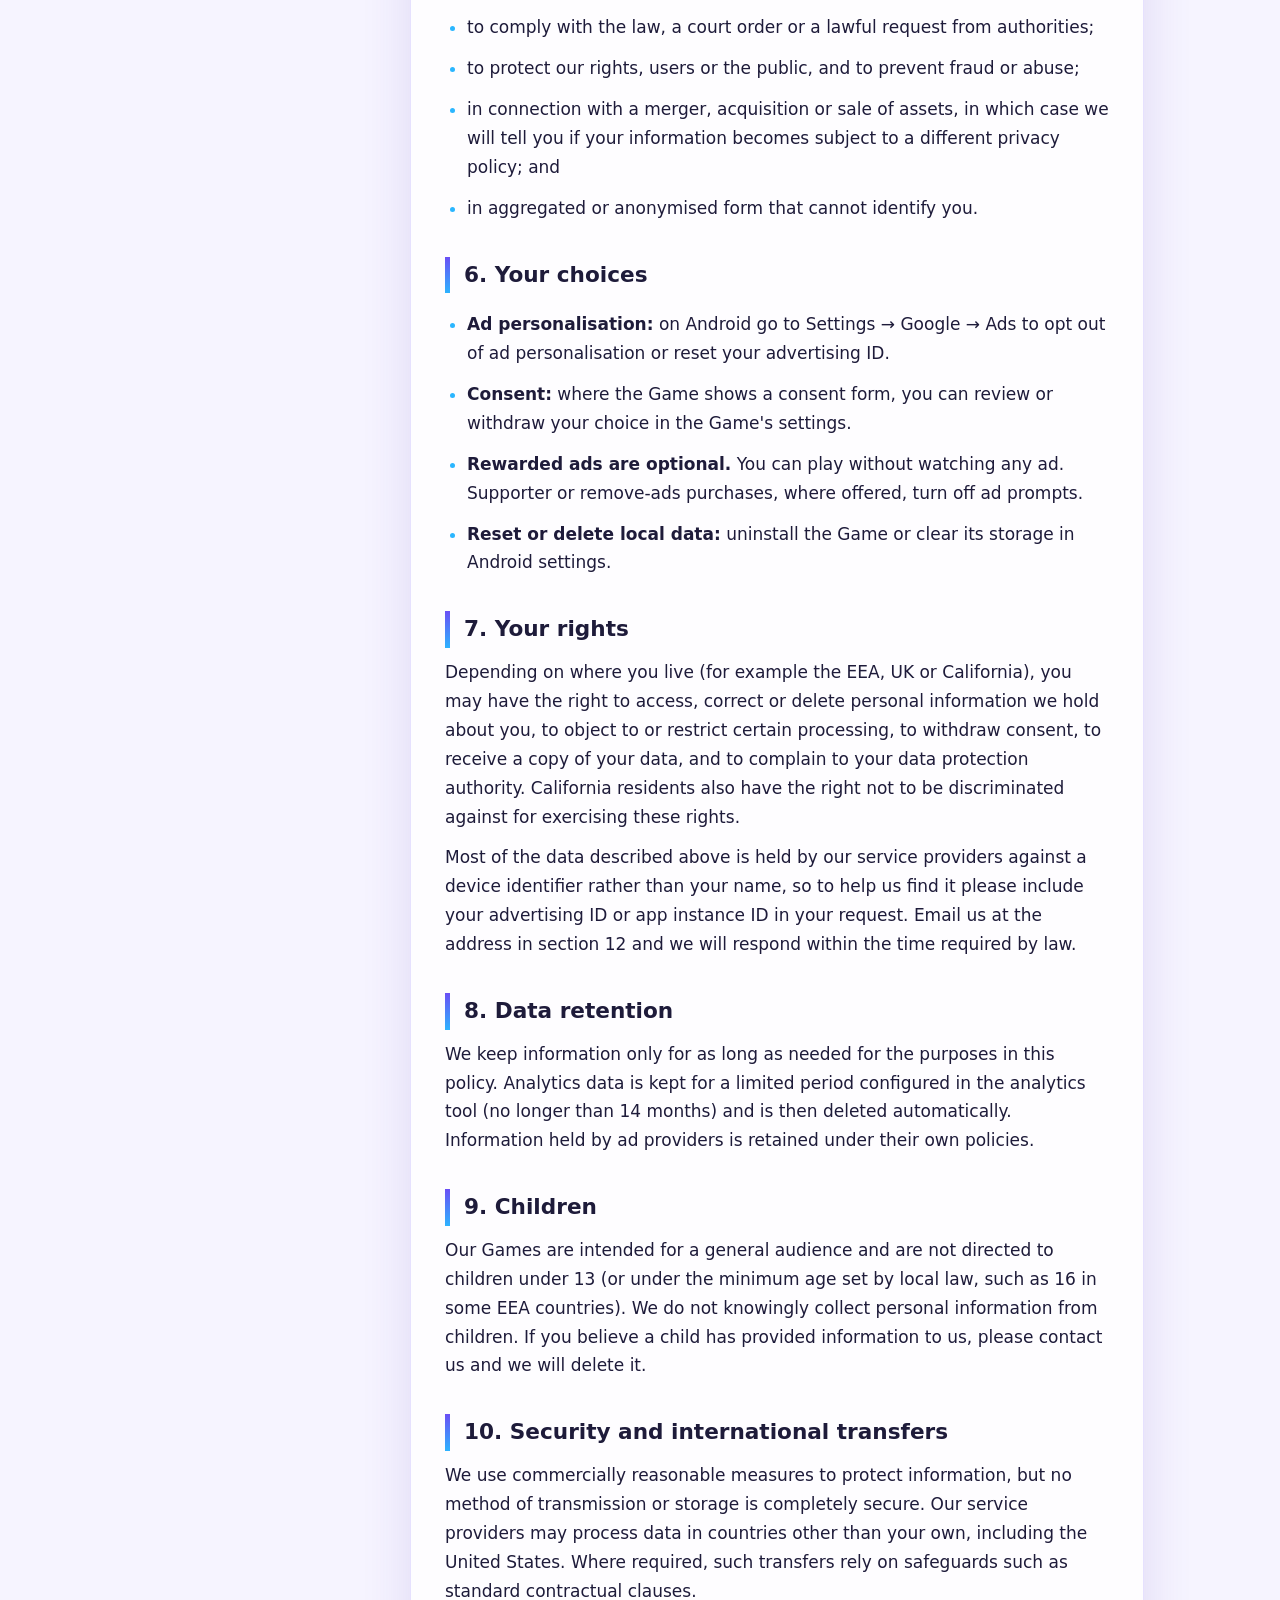
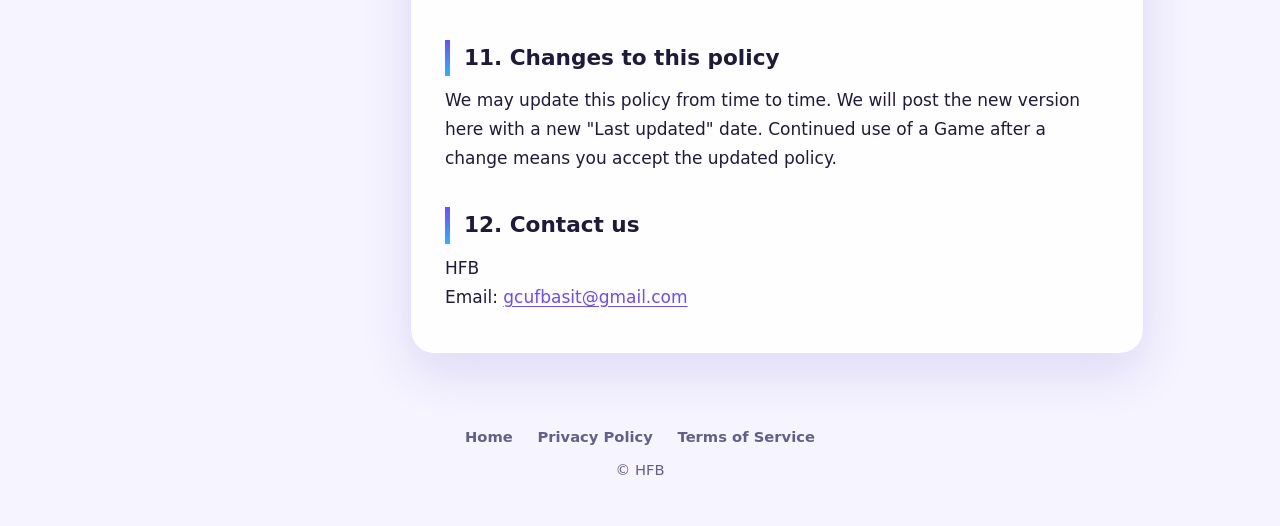
==== commit 04a05c33: "Add files via upload" ====
--- a/privacy-policy.html
+++ b/privacy-policy.html
@@ -5,11 +5,13 @@
 <meta name="viewport" content="width=device-width, initial-scale=1">
 <title>Privacy Policy - HFB</title>
 <meta name="description" content="How HFB collects, uses and protects information in its mobile games.">
+<link rel="icon" type="image/png" href="favicon.png">
+<link rel="apple-touch-icon" href="apple-touch-icon.png">
 <link rel="stylesheet" href="style.css">
 </head>
 <body>
 <div class="topbar"><div class="topbar-inner">
-  <a class="brand" href="index.html"><span class="logo">H</span>HFB</a>
+  <a class="brand" href="index.html"><img class="logo" src="logo.webp" alt="" width="40" height="40">HFB</a>
   <nav><a href="index.html">Home</a><a class="active" href="privacy-policy.html">Privacy Policy</a><a href="terms-of-service.html">Terms of Service</a></nav>
 </div></div>
 <section class="hero"><div class="hero-inner">
--- a/style.css
+++ b/style.css
@@ -4,12 +4,12 @@
   --text: #1e1b3a;
   --muted: #62608a;
   --accent: #6c4cf5;
-  --accent2: #ff6fa8;
+  --accent2: #2bb6ff;
   --accent3: #19c3a6;
   --rule: rgba(108, 76, 245, 0.16);
   --shadow: 0 18px 50px rgba(76, 52, 180, 0.14);
-  --hero-from: #6c4cf5;
-  --hero-to: #ff6fa8;
+  --hero-from: #0a0620;
+  --hero-to: #4a1a9a;
 }
 @media (prefers-color-scheme: dark) {
   :root {
@@ -18,12 +18,12 @@
     --text: #ecebff;
     --muted: #a8a6d4;
     --accent: #a48cff;
-    --accent2: #ff8fbf;
+    --accent2: #5fd0ff;
     --accent3: #4fe0c4;
     --rule: rgba(164, 140, 255, 0.2);
     --shadow: 0 18px 50px rgba(0, 0, 0, 0.45);
-    --hero-from: #4b2fd0;
-    --hero-to: #c93a7e;
+    --hero-from: #060414;
+    --hero-to: #3a1480;
   }
 }
 * { box-sizing: border-box; }
@@ -32,7 +32,7 @@
   margin: 0;
   background:
     radial-gradient(900px 500px at 12% -5%, rgba(108, 76, 245, 0.18), transparent 60%),
-    radial-gradient(800px 500px at 100% 8%, rgba(255, 111, 168, 0.16), transparent 60%),
+    radial-gradient(800px 500px at 100% 8%, rgba(43, 182, 255, 0.16), transparent 60%),
     radial-gradient(700px 500px at 50% 100%, rgba(25, 195, 166, 0.12), transparent 60%),
     var(--bg);
   background-attachment: fixed;
@@ -59,10 +59,8 @@
   color: var(--text); text-decoration: none;
 }
 .logo {
-  width: 34px; height: 34px; border-radius: 11px;
-  background: linear-gradient(135deg, var(--accent), var(--accent2));
-  display: grid; place-items: center; color: #fff; font-size: 0.95rem; font-weight: 800;
-  box-shadow: 0 6px 16px rgba(108, 76, 245, 0.35);
+  width: 40px; height: 40px; border-radius: 12px; object-fit: cover;
+  box-shadow: 0 0 0 1px rgba(108, 76, 245, 0.35), 0 6px 18px rgba(80, 60, 255, 0.4);
 }
 .topbar nav a {
   margin-left: 6px; padding: 7px 14px; border-radius: 999px;
@@ -73,13 +71,16 @@
 /* hero */
 .hero {
   position: relative; overflow: hidden;
-  background: linear-gradient(135deg, var(--hero-from), var(--hero-to));
+  background:
+    radial-gradient(520px 380px at 8% 105%, rgba(0, 190, 255, 0.35), transparent 70%),
+    radial-gradient(560px 420px at 96% -10%, rgba(190, 70, 255, 0.40), transparent 70%),
+    linear-gradient(135deg, var(--hero-from), var(--hero-to));
   color: #fff;
   padding: 64px 16px 84px;
 }
 .hero::before, .hero::after {
-  content: ""; position: absolute; border-radius: 50%; filter: blur(2px); opacity: 0.35;
-  background: radial-gradient(circle at 30% 30%, #fff, rgba(255, 255, 255, 0));
+  content: ""; position: absolute; border-radius: 50%; filter: blur(2px); opacity: 0.25;
+  background: radial-gradient(circle at 30% 30%, rgba(160, 120, 255, 0.9), rgba(255, 255, 255, 0));
 }
 .hero::before { width: 380px; height: 380px; right: -90px; top: -120px; animation: float 9s ease-in-out infinite; }
 .hero::after { width: 240px; height: 240px; left: -60px; bottom: -110px; animation: float 11s ease-in-out infinite reverse; }
@@ -128,7 +129,7 @@
 .table-wrap { overflow-x: auto; border-radius: 16px; border: 1px solid var(--rule); margin: 14px 0 22px; }
 table { border-collapse: collapse; width: 100%; font-size: 0.95rem; }
 th, td { text-align: left; vertical-align: top; padding: 11px 14px; border-bottom: 1px solid var(--rule); }
-th { background: linear-gradient(135deg, rgba(108, 76, 245, 0.16), rgba(255, 111, 168, 0.16)); font-weight: 700; }
+th { background: linear-gradient(135deg, rgba(108, 76, 245, 0.16), rgba(43, 182, 255, 0.16)); font-weight: 700; }
 tr:last-child td { border-bottom: 0; }
 
 /* home page */
@@ -160,8 +161,18 @@
 .site-footer a { margin: 0 10px; color: var(--muted); text-decoration: none; font-weight: 600; }
 .site-footer a:hover { color: var(--accent); }
 
+/* min-width:0 lets grid children shrink below their content width; without it
+   the wide table pushed the whole page past the phone screen. */
+.doc-grid > * { min-width: 0; }
+.card { overflow-wrap: anywhere; }
+.card .table-wrap { overflow-wrap: normal; max-width: 100%; }
+body { overflow-x: hidden; }
+
 @media (max-width: 860px) {
-  .doc-grid { grid-template-columns: 1fr; }
+  .doc-grid { grid-template-columns: minmax(0, 1fr); }
+  .wrap { margin-top: -36px; }
+  th, td { padding: 9px 10px; font-size: 0.9rem; }
+  td a { overflow-wrap: anywhere; word-break: break-all; }
   .toc { display: none; }
   .card { padding: 6px 20px 24px; border-radius: 20px; }
   .hero { padding: 44px 16px 70px; }
@@ -172,3 +183,14 @@
   html { scroll-behavior: auto; }
   .tile { transition: none; }
 }
+
+/* logo in the home hero */
+.hero-split { display: flex; align-items: center; justify-content: space-between; gap: 32px; }
+.hero-logo {
+  width: 300px; height: 300px; border-radius: 28px; flex: none;
+  box-shadow: 0 0 60px rgba(0, 190, 255, 0.35), 0 0 90px rgba(190, 70, 255, 0.35);
+}
+@media (max-width: 860px) {
+  .hero-split { flex-direction: column-reverse; align-items: flex-start; gap: 22px; }
+  .hero-logo { width: 200px; height: 200px; }
+}
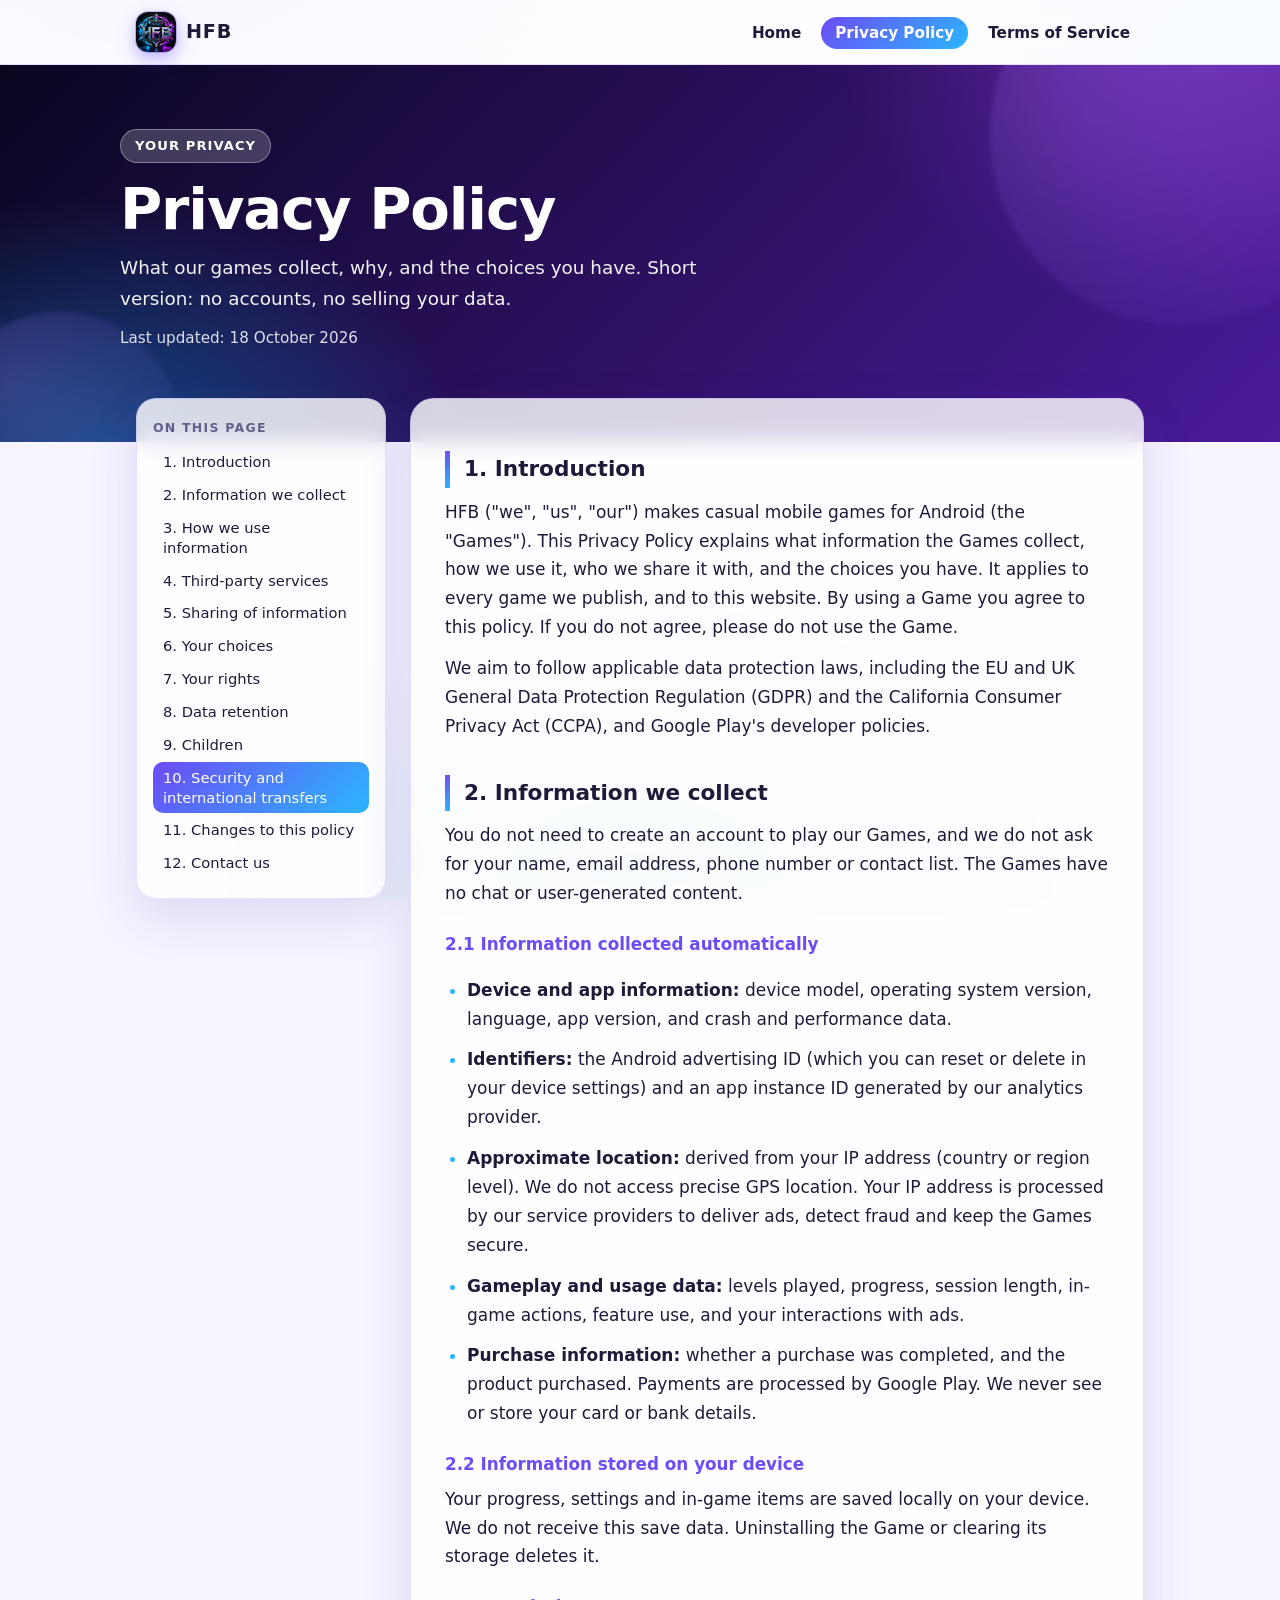
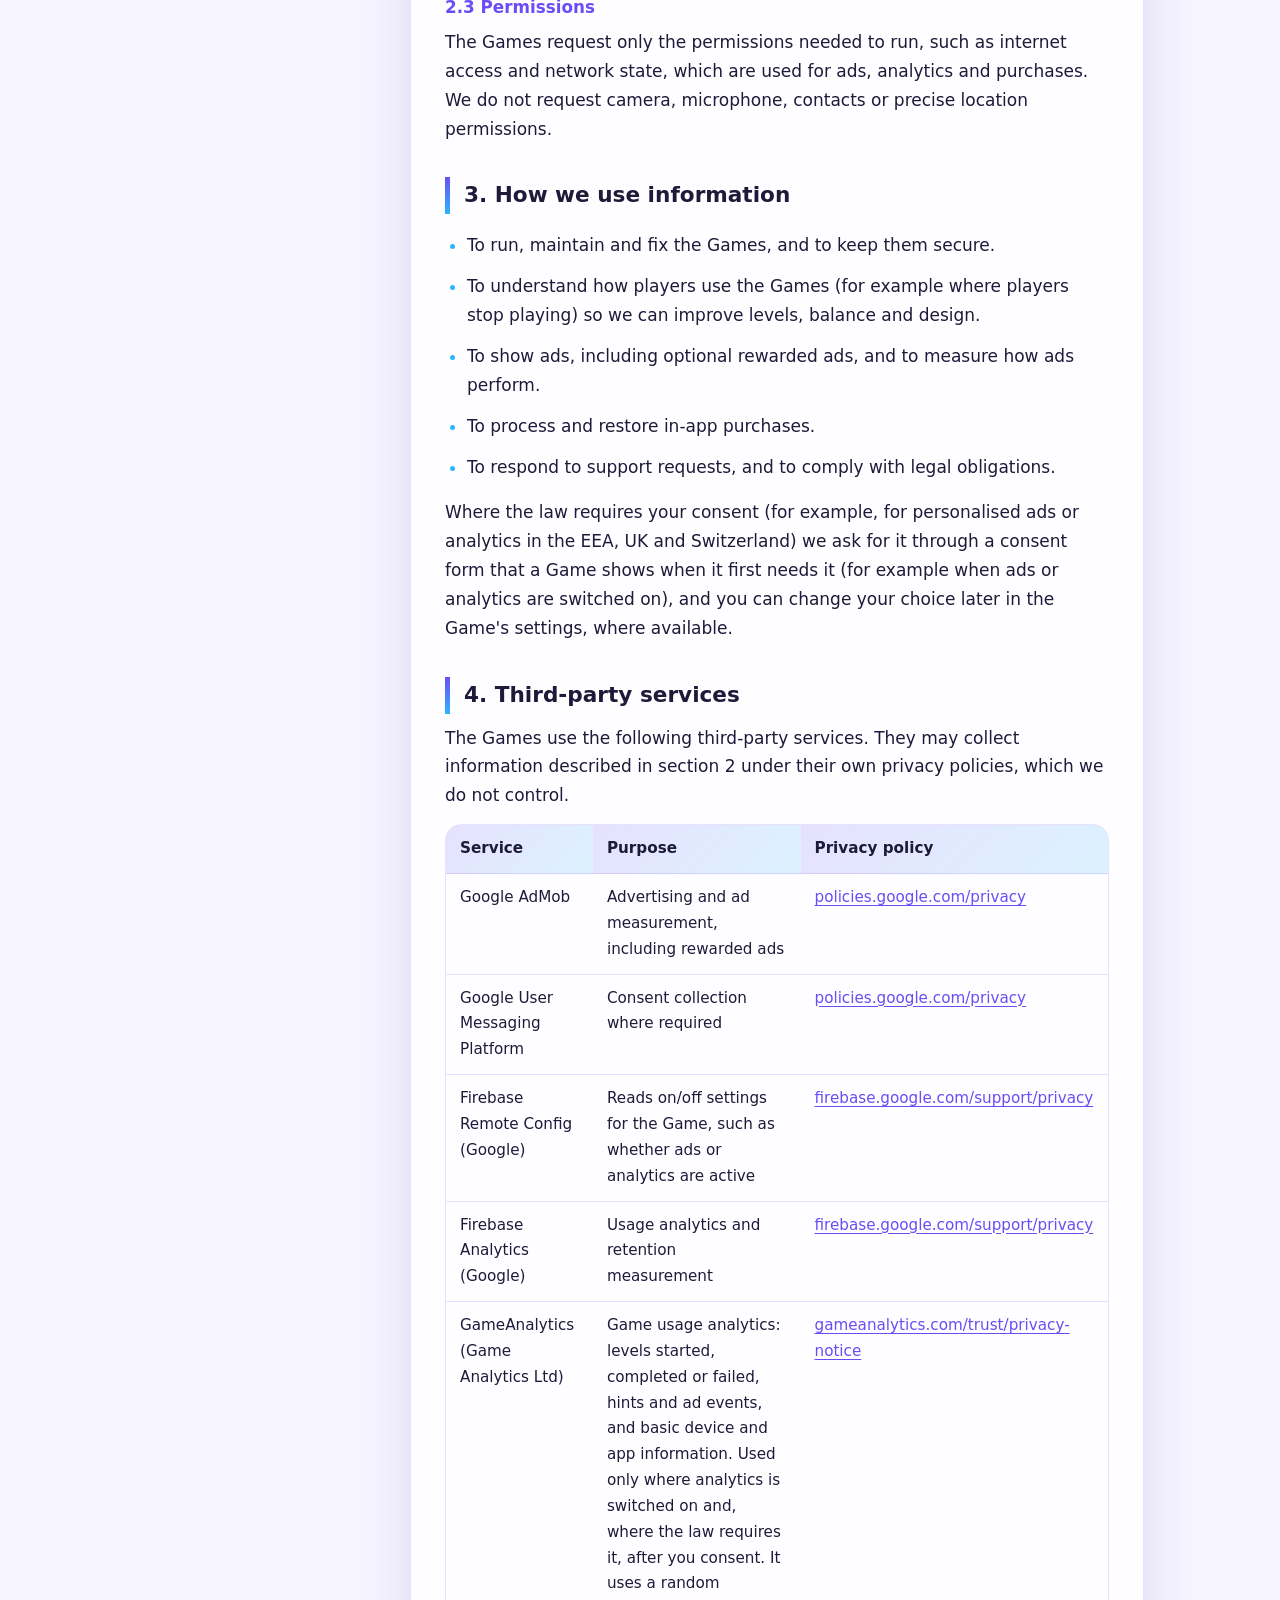
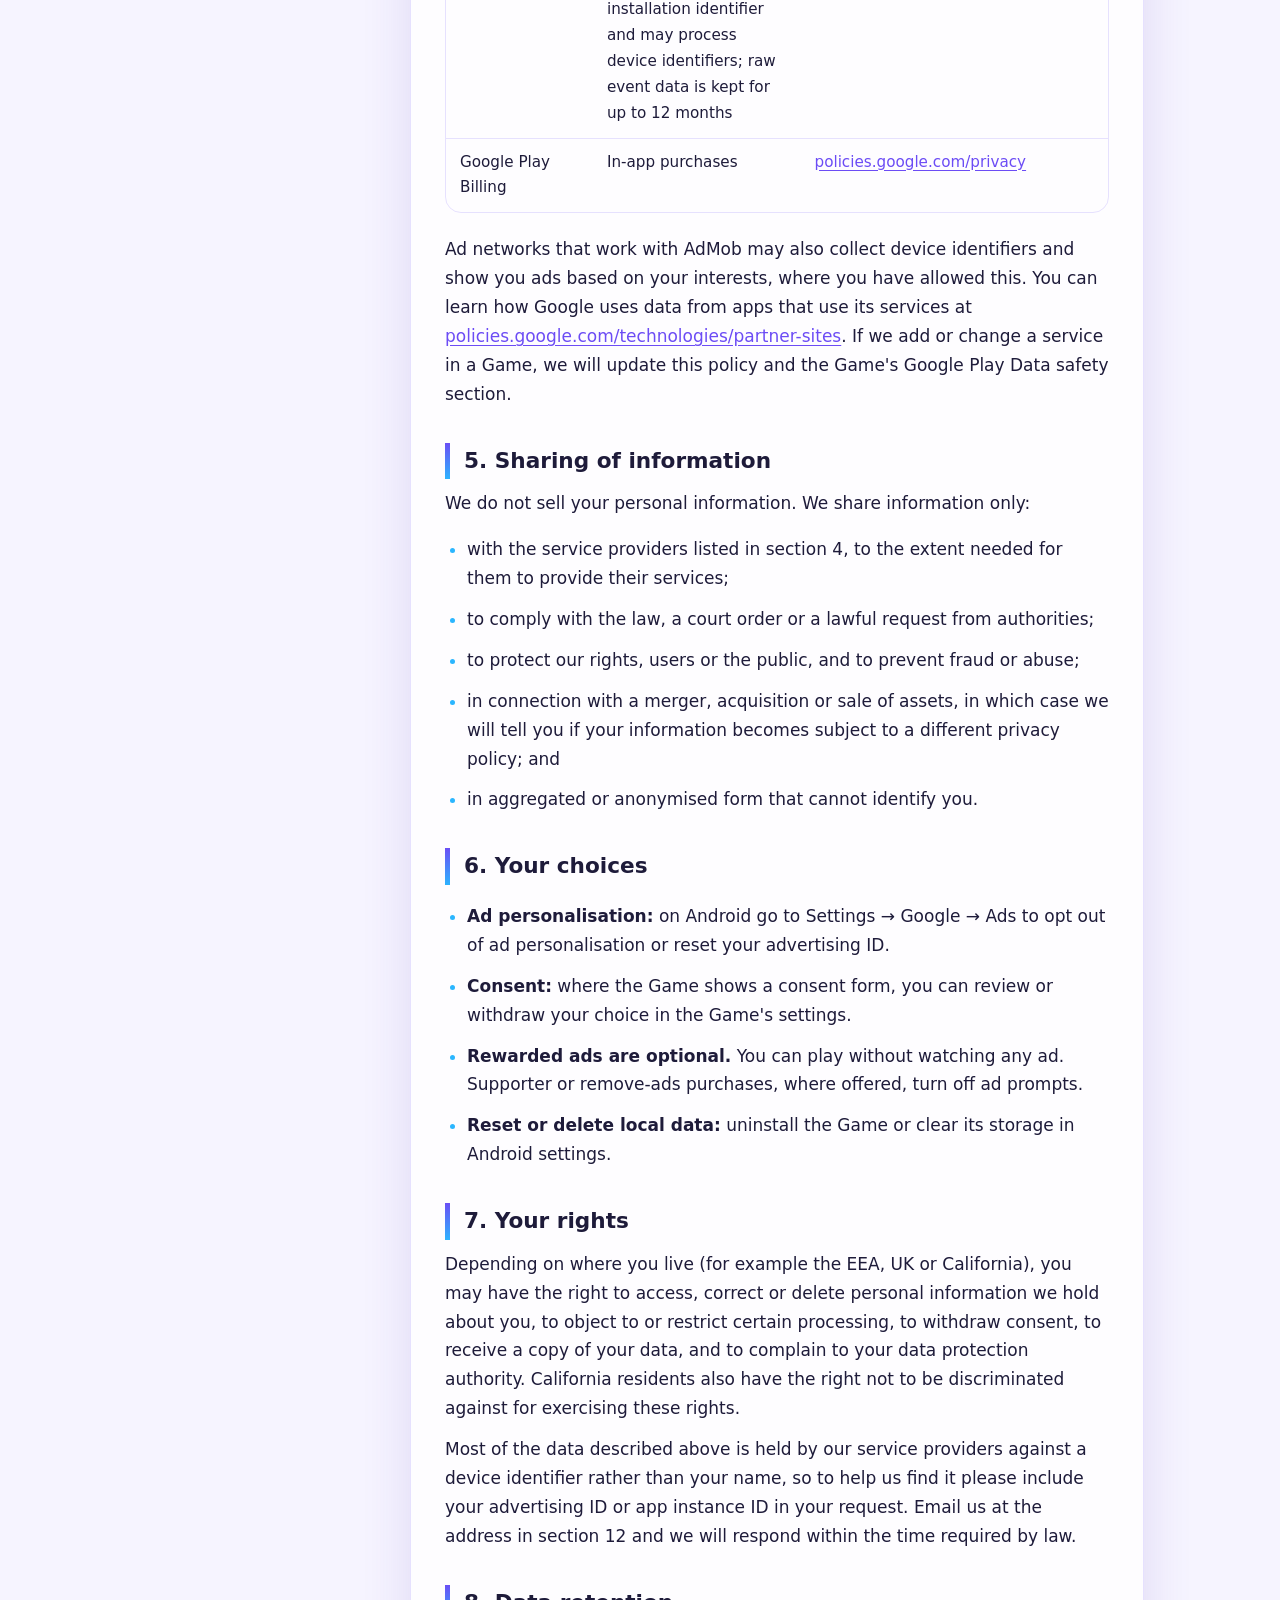
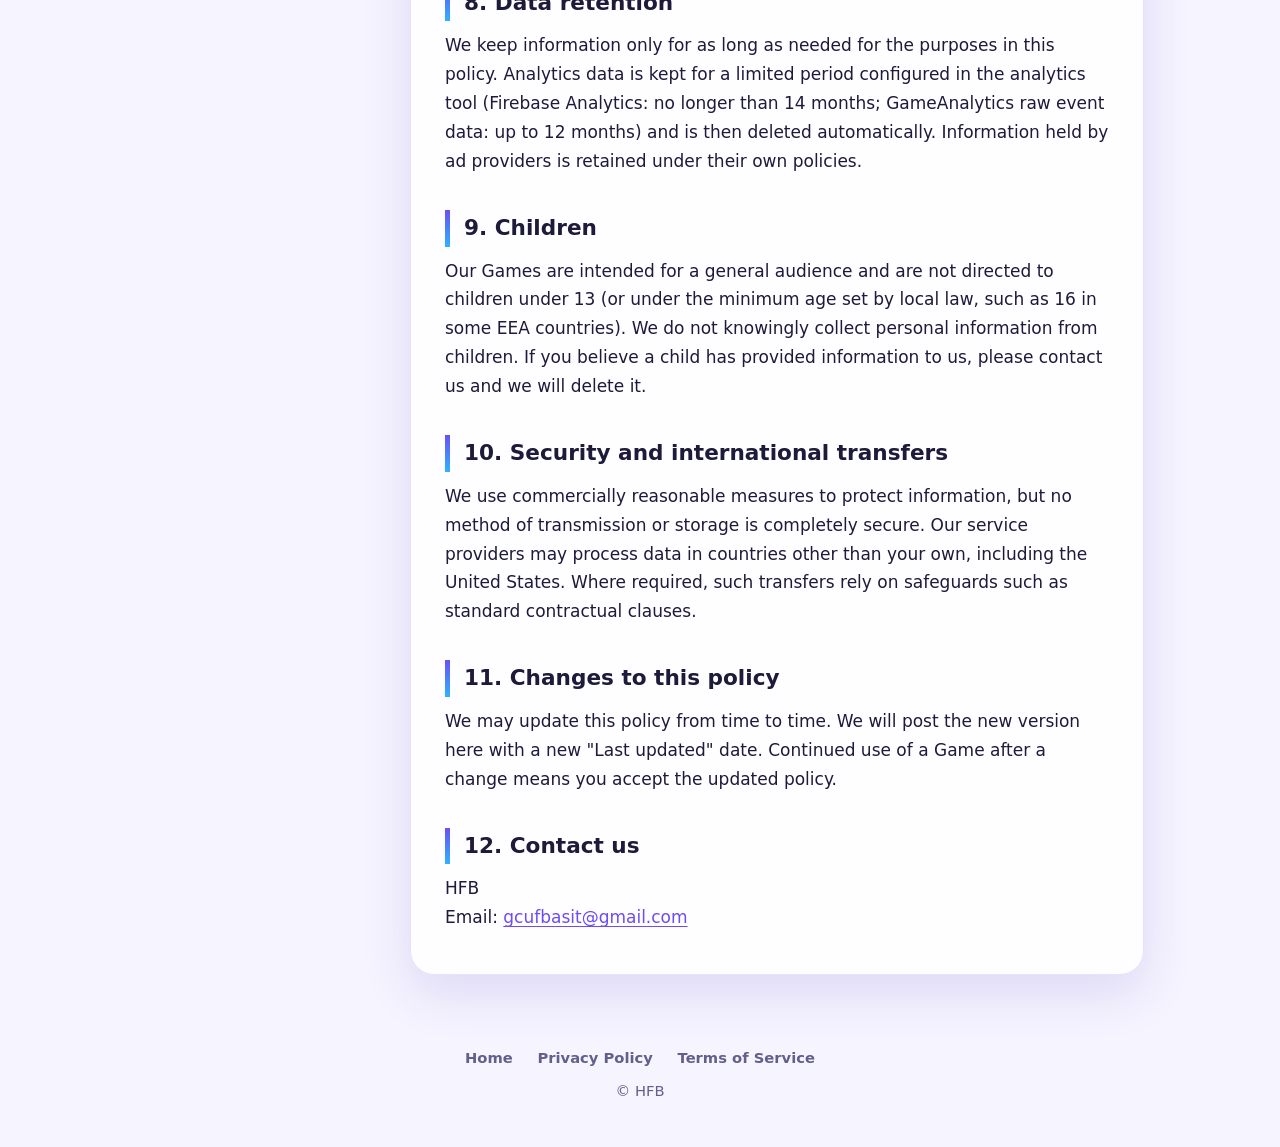
==== commit c4fb0f13: "Update privacy policy (GameAnalytics, Remote Config, retention) and add app-ads.txt" ====
--- a/privacy-policy.html
+++ b/privacy-policy.html
@@ -18,7 +18,7 @@
   <span class="eyebrow">Your privacy</span>
   <h1>Privacy Policy</h1>
   <p>What our games collect, why, and the choices you have. Short version: no accounts, no selling your data.</p>
-  <p class="meta">Last updated: 17 October 2026</p>
+  <p class="meta">Last updated: 18 October 2026</p>
 </div></section>
 <div class="wrap"><div class="doc-grid">
 <aside class="toc"><h4>On this page</h4><div id="toc-links"></div></aside>
@@ -54,7 +54,7 @@
     <li>To process and restore in-app purchases.</li>
     <li>To respond to support requests, and to comply with legal obligations.</li>
   </ul>
-  <p>Where the law requires your consent (for example, for personalised ads or analytics in the EEA, UK and Switzerland) we ask for it when you first open a Game, through a consent form, and you can change your choice later in the Game's settings, where available.</p>
+  <p>Where the law requires your consent (for example, for personalised ads or analytics in the EEA, UK and Switzerland) we ask for it through a consent form that a Game shows when it first needs it (for example when ads or analytics are switched on), and you can change your choice later in the Game's settings, where available.</p>
 
   <h2>4. Third-party services</h2>
   <p>The Games use the following third-party services. They may collect information described in section 2 under their own privacy policies, which we do not control.</p>
@@ -63,7 +63,9 @@
     <tr><th>Service</th><th>Purpose</th><th>Privacy policy</th></tr>
     <tr><td>Google AdMob</td><td>Advertising and ad measurement, including rewarded ads</td><td><a href="https://policies.google.com/privacy">policies.google.com/privacy</a></td></tr>
     <tr><td>Google User Messaging Platform</td><td>Consent collection where required</td><td><a href="https://policies.google.com/privacy">policies.google.com/privacy</a></td></tr>
+    <tr><td>Firebase Remote Config (Google)</td><td>Reads on/off settings for the Game, such as whether ads or analytics are active</td><td><a href="https://firebase.google.com/support/privacy">firebase.google.com/support/privacy</a></td></tr>
     <tr><td>Firebase Analytics (Google)</td><td>Usage analytics and retention measurement</td><td><a href="https://firebase.google.com/support/privacy">firebase.google.com/support/privacy</a></td></tr>
+    <tr><td>GameAnalytics (Game Analytics Ltd)</td><td>Game usage analytics: levels started, completed or failed, hints and ad events, and basic device and app information. Used only where analytics is switched on and, where the law requires it, after you consent. It uses a random installation identifier and may process device identifiers; raw event data is kept for up to 12 months</td><td><a href="https://www.gameanalytics.com/trust/privacy-notice">gameanalytics.com/trust/privacy-notice</a></td></tr>
     <tr><td>Google Play Billing</td><td>In-app purchases</td><td><a href="https://policies.google.com/privacy">policies.google.com/privacy</a></td></tr>
   </table>
   </div>
@@ -92,7 +94,7 @@
   <p>Most of the data described above is held by our service providers against a device identifier rather than your name, so to help us find it please include your advertising ID or app instance ID in your request. Email us at the address in section 12 and we will respond within the time required by law.</p>
 
   <h2>8. Data retention</h2>
-  <p>We keep information only for as long as needed for the purposes in this policy. Analytics data is kept for a limited period configured in the analytics tool (no longer than 14 months) and is then deleted automatically. Information held by ad providers is retained under their own policies.</p>
+  <p>We keep information only for as long as needed for the purposes in this policy. Analytics data is kept for a limited period configured in the analytics tool (Firebase Analytics: no longer than 14 months; GameAnalytics raw event data: up to 12 months) and is then deleted automatically. Information held by ad providers is retained under their own policies.</p>
 
   <h2>9. Children</h2>
   <p>Our Games are intended for a general audience and are not directed to children under 13 (or under the minimum age set by local law, such as 16 in some EEA countries). We do not knowingly collect personal information from children. If you believe a child has provided information to us, please contact us and we will delete it.</p>
